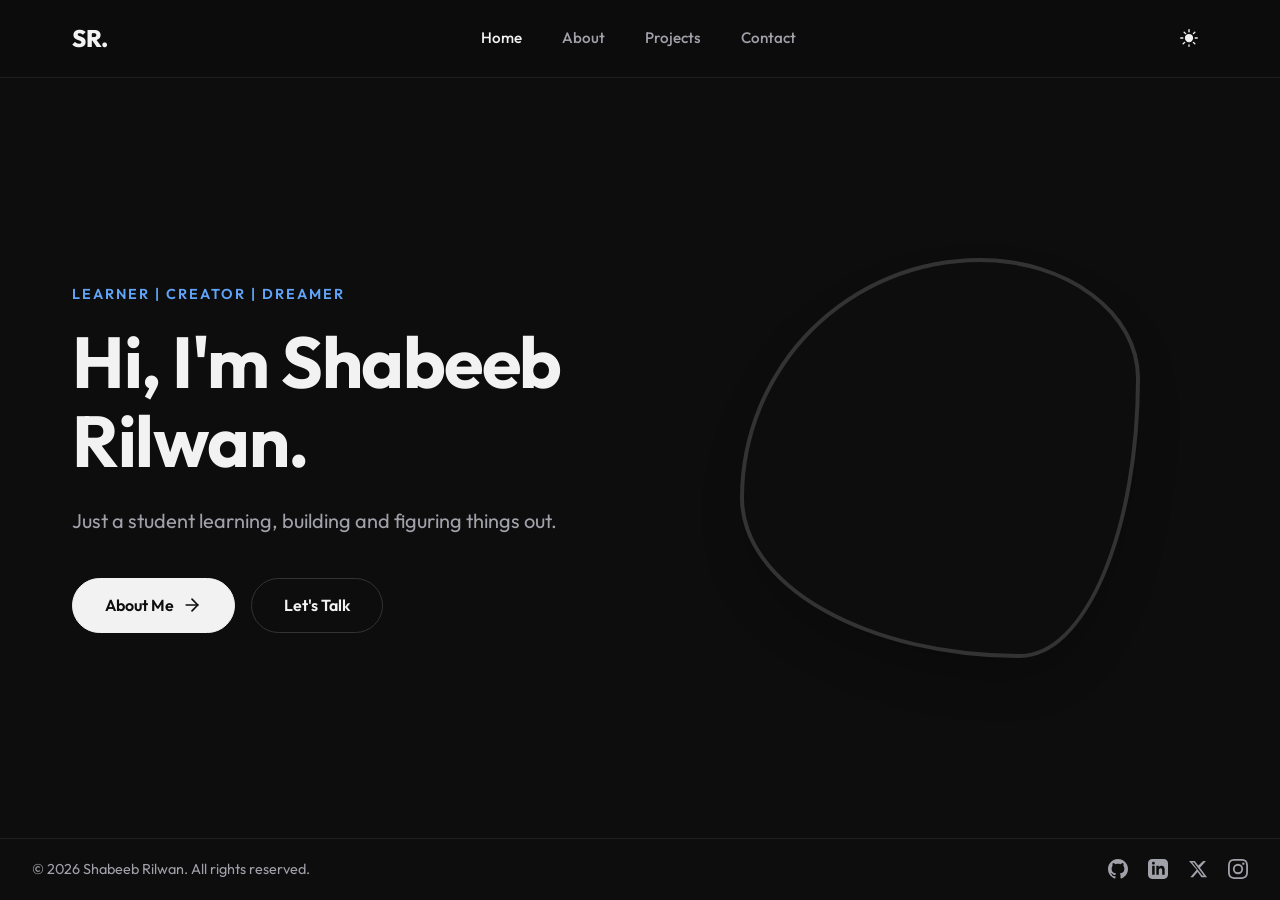
==== index.html @ 3426ed44 "Update index.html" ====
<!doctype html>
<!--created by shabeeb-->
<html lang="en" data-theme="dark">
  <head>
    <meta charset="UTF-8" />
    <meta name="viewport" content="width=device-width, initial-scale=1" />
    <title>Shabeeb Rilwan</title>

    <!-- SEO -->
    <meta name="description" content="shabeeb Rilwan." />
    <meta name="author" content="shabeeb" />
    <meta name="robots" content="index, follow" />
    <link rel="canonical" href="https://your-username.github.io/portfolio/" />

    <!-- Open Graph -->
   
    <!-- Fonts -->
    <link rel="preconnect" href="https://fonts.googleapis.com" />
    <link rel="preconnect" href="https://fonts.gstatic.com" crossorigin />
    <link href="https://fonts.googleapis.com/css2?family=Outfit:wght@300;400;500;600;700;800&display=swap" rel="stylesheet" />

    <!-- Stylesheet -->
    <link rel="stylesheet" href="styles.css" />
  </head>
  <body>
    <nav class="navbar" id="navbar">
      <div class="nav-container">
        <a href="index.html" class="nav-brand">SR.</a>

        <div class="nav-links" id="nav-links">
          <a href="index.html" class="active">Home</a>
          <a href="about.html">About</a>
          <a href="projects.html">Projects</a>
          
          <a href="contact.html">Contact</a>
        </div>

        <div class="nav-controls">
          <button class="theme-toggle" id="theme-toggle" aria-label="Toggle Theme">
            <svg id="theme-icon" xmlns="http://www.w3.org/2000/svg" viewBox="0 0 24 24">
              <path
                d="M12 2.25a.75.75 0 0 1 .75.75v2.25a.75.75 0 0 1-1.5 0V3a.75.75 0 0 1 .75-.75ZM7.5 12a4.5 4.5 0 1 1 9 0 4.5 4.5 0 0 1-9 0ZM18.894 6.166a.75.75 0 0 0-1.06-1.06l-1.591 1.59a.75.75 0 1 0 1.06 1.061l1.591-1.59ZM21.75 12a.75.75 0 0 1-.75.75h-2.25a.75.75 0 0 1 0-1.5H21a.75.75 0 0 1 .75.75ZM17.834 18.894a.75.75 0 0 0 1.06-1.06l-1.59-1.591a.75.75 0 1 0-1.061 1.06l1.59 1.591ZM12 18.75a.75.75 0 0 1 .75.75V21a.75.75 0 0 1-1.5 0v-1.5a.75.75 0 0 1 .75-.75ZM6.166 18.894a.75.75 0 0 1-1.06-1.06l1.59-1.591a.75.75 0 1 1 1.061 1.06l-1.59 1.591ZM2.25 12a.75.75 0 0 1 .75-.75H5.25a.75.75 0 0 1 0 1.5H3a.75.75 0 0 1-.75-.75ZM6.166 6.166a.75.75 0 0 1 1.06-1.06l1.59 1.591a.75.75 0 1 1-1.061 1.06l-1.59-1.591Z"
              />
            </svg>
          </button>

          <button class="mobile-toggle" id="mobile-toggle" aria-label="Toggle Menu">
            <svg xmlns="http://www.w3.org/2000/svg" width="24" height="24" fill="none" viewBox="0 0 24 24" stroke="currentColor" stroke-width="2">
              <path stroke-linecap="round" stroke-linejoin="round" d="M4 6h16M4 12h16m-7 6h7" />
            </svg>
          </button>
        </div>
      </div>
    </nav>

    <main>
      <section class="hero">
        <div class="hero-content">
          <span class="hero-subtitle">Learner | Creator | Dreamer</span>
          <h1 class="hero-title">Hi, I'm Shabeeb Rilwan.</h1>
          <p class="hero-desc">Just a student learning, building and figuring things out.</p>

          <div class="hero-actions">
            <a href="about.html" class="btn-primary">
              About Me
              <svg xmlns="http://www.w3.org/2000/svg" width="20" height="20" viewBox="0 0 24 24" fill="none" stroke="currentColor" stroke-width="2" stroke-linecap="round" stroke-linejoin="round">
                <line x1="5" y1="12" x2="19" y2="12"></line>
                <polyline points="12 5 19 12 12 19"></polyline>
              </svg>
            </a>
            <a href="contact.html" class="btn-secondary">Let's Talk</a>
          </div>
        </div>
        <div class="hero-image-wrapper">
          <img src="assets/images/shabeeb.png" alt="shabeeb Profile" class="hero-image" />
        </div>
      </section>
    </main>

    <footer>
      <div class="footer-left">&copy; <span id="year">2026</span> Shabeeb Rilwan. All rights reserved.</div>
      <div class="socials">
        <a href="https://github.com/your-username" target="_blank" rel="noopener noreferrer" aria-label="GitHub">
          <svg xmlns="http://www.w3.org/2000/svg" width="20" height="20" viewBox="0 0 24 24" fill="currentColor">
            <path
              d="M12 0c-6.626 0-12 5.373-12 12 0 5.302 3.438 9.8 8.207 11.387.599.111.793-.261.793-.577v-2.234c-3.338.726-4.033-1.416-4.033-1.416-.546-1.387-1.333-1.756-1.333-1.756-1.089-.745.083-.729.083-.729 1.205.084 1.839 1.237 1.839 1.237 1.07 1.834 2.807 1.304 3.492.997.107-.775.418-1.305.762-1.604-2.665-.305-5.467-1.334-5.467-5.931 0-1.311.469-2.381 1.236-3.221-.124-.303-.535-1.524.117-3.176 0 0 1.008-.322 3.301 1.23.957-.266 1.983-.399 3.003-.404 1.02.005 2.047.138 3.006.404 2.291-1.552 3.297-1.23 3.297-1.23.653 1.653.242 2.874.118 3.176.77.84 1.235 1.911 1.235 3.221 0 4.609-2.807 5.624-5.479 5.921.43.372.823 1.102.823 2.222v3.293c0 .319.192.694.801.576 4.765-1.589 8.199-6.086 8.199-11.386 0-6.627-5.373-12-12-12z"
            />
          </svg>
        </a>
        <a href="https://www.linkedin.com/in/your-username/" target="_blank" rel="noopener noreferrer" aria-label="LinkedIn">
          <svg xmlns="http://www.w3.org/2000/svg" width="20" height="20" viewBox="0 0 24 24" fill="currentColor"><path d="M19 0h-14c-2.761 0-5 2.239-5 5v14c0 2.761 2.239 5 5 5h14c2.762 0 5-2.239 5-5v-14c0-2.761-2.238-5-5-5zm-11 19h-3v-11h3v11zm-1.5-12.268c-.966 0-1.75-.79-1.75-1.764s.784-1.764 1.75-1.764 1.75.79 1.75 1.764-.783 1.764-1.75 1.764zm13.5 12.268h-3v-5.604c0-3.368-4-3.113-4 0v5.604h-3v-11h3v1.765c1.396-2.586 7-2.777 7 2.476v6.759z" /></svg>
        </a>
        <a href="https://twitter.com/your-username" target="_blank" rel="noopener noreferrer" aria-label="Twitter / X">
          <svg xmlns="http://www.w3.org/2000/svg" width="20" height="20" viewBox="0 0 24 24" fill="currentColor"><path d="M18.244 2.25h3.308l-7.227 8.26 8.502 11.24H16.17l-4.714-6.231-5.401 6.231H2.741l7.73-8.835L1.254 2.25H8.08l4.259 5.622 5.905-5.622Zm-1.161 17.52h1.833L7.084 4.126H5.117z" /></svg>
        </a>
        <a href="https://instagram.com/shabeeb_.x26" target="_blank" rel="noopener noreferrer" aria-label="Instagram">
          <svg xmlns="http://www.w3.org/2000/svg" width="20" height="20" viewBox="0 0 24 24" fill="currentColor">
            <path
              d="M12 2.163c3.204 0 3.584.012 4.85.07 3.252.148 4.771 1.691 4.919 4.919.058 1.265.069 1.645.069 4.849 0 3.205-.012 3.584-.069 4.849-.149 3.225-1.664 4.771-4.919 4.919-1.266.058-1.644.07-4.85.07-3.204 0-3.584-.012-4.849-.07-3.26-.149-4.771-1.699-4.919-4.92-.058-1.265-.07-1.644-.07-4.849 0-3.204.013-3.583.07-4.849.149-3.227 1.664-4.771 4.919-4.919 1.266-.057 1.645-.069 4.849-.069zM12 0C8.741 0 8.333.014 7.053.072 2.695.272.273 2.69.073 7.052.014 8.333 0 8.741 0 12c0 3.259.014 3.668.072 4.948.2 4.358 2.618 6.78 6.98 6.98C8.333 23.986 8.741 24 12 24c3.259 0 3.668-.014 4.948-.072 4.354-.2 6.782-2.618 6.979-6.98.059-1.28.073-1.689.073-4.948 0-3.259-.014-3.667-.072-4.947-.196-4.354-2.617-6.78-6.979-6.98C15.668.014 15.259 0 12 0zm0 5.838a6.162 6.162 0 1 0 0 12.324 6.162 6.162 0 0 0 0-12.324zM12 16a4 4 0 1 1 0-8 4 4 0 0 1 0 8zm6.406-11.845a1.44 1.44 0 1 0 0 2.881 1.44 1.44 0 0 0 0-2.881z"
            />
          </svg>
        </a>
      </div>
    </footer>

    <script src="assets/js/scripts.js"></script>
  </body>
</html>
---- styles.css ----
:root {
  /* Light Theme */
  --bg-color: #fcfcfc;
  --text-main: #1a1a1a;
  --text-muted: #666666;
  --accent: #2563eb;
  --nav-bg: rgba(252, 252, 252, 0.85);
  --nav-border: rgba(0, 0, 0, 0.08);
  --card-bg: #fff;
  --btn-bg: #1a1a1a;
  --btn-text: #ffffff;
  --btn-hover: #333333;
  --btn-sec-bg: transparent;
  --btn-sec-text: #1a1a1a;
  --btn-sec-border: #e5e5e5;
  --btn-sec-hover: #f5f5f5;
}

[data-theme="dark"] {
  /* Dark Theme */
  --bg-color: #0d0d0d;
  --text-main: #f2f2f2;
  --text-muted: #a1a1aa;
  --accent: #60a5fa;
  --nav-bg: rgba(13, 13, 13, 0.85);
  --nav-border: rgba(255, 255, 255, 0.08);
  --card-bg: #161616;
  --btn-bg: #f2f2f2;
  --btn-text: #0d0d0d;
  --btn-hover: #d4d4d4;
  --btn-sec-bg: transparent;
  --btn-sec-text: #f2f2f2;
  --btn-sec-border: #333333;
  --btn-sec-hover: #1a1a1a;
}

* {
  margin: 0;
  padding: 0;
  box-sizing: border-box;
}

body {
  font-family: "Outfit", sans-serif;
  background-color: var(--bg-color);
  color: var(--text-main);
  line-height: 1.6;
  transition:
    background-color 0.4s ease,
    color 0.4s ease;
  min-height: 100vh;
  display: flex;
  flex-direction: column;
}

::selection {
  background: var(--accent);
  color: #fff;
}

/* Navigation */
.navbar {
  position: sticky;
  top: 0;
  width: 100%;
  background: var(--nav-bg);
  backdrop-filter: blur(12px);
  -webkit-backdrop-filter: blur(12px);
  border-bottom: 1px solid var(--nav-border);
  z-index: 1000;
  transition:
    background 0.4s ease,
    border-color 0.4s ease,
    padding 0.3s ease;
}

.nav-container {
  width: 100%;
  max-width: 1200px;
  margin: 0 auto;
  padding: 1.2rem 2rem;
  display: flex;
  justify-content: space-between;
  align-items: center;
}

.nav-brand {
  font-size: 1.5rem;
  font-weight: 800;
  letter-spacing: -0.5px;
  text-decoration: none;
  color: var(--text-main);
}

.nav-links {
  display: flex;
  gap: 2.5rem;
  align-items: center;
}

.nav-links a {
  text-decoration: none;
  color: var(--text-muted);
  font-weight: 500;
  font-size: 0.95rem;
  transition: color 0.3s ease;
  position: relative;
}

.nav-links a:hover,
.nav-links a.active {
  color: var(--text-main);
}

.nav-controls {
  display: flex;
  align-items: center;
  gap: 1rem;
}

/* Theme Toggle */
.theme-toggle {
  background: none;
  border: none;
  color: var(--text-main);
  cursor: pointer;
  display: flex;
  align-items: center;
  justify-content: center;
  padding: 0.5rem;
  border-radius: 50%;
  transition:
    background-color 0.3s ease,
    transform 0.3s ease;
}

.theme-toggle:hover {
  background-color: var(--nav-border);
  transform: scale(1.05);
}

.theme-toggle svg {
  width: 22px;
  height: 22px;
  fill: currentColor;
}

.mobile-toggle {
  display: none;
  background: none;
  border: none;
  color: var(--text-main);
  cursor: pointer;
  padding: 0.5rem;
}

/* Main Content (Hero) */
main {
  flex: 1;
  display: flex;
  align-items: center;
  justify-content: center;
}

.hero {
  max-width: 1200px;
  padding: 1.2rem 2rem;
  width: 100%;
  display: flex;
  align-items: center;
  justify-content: space-between;
  gap: 4rem;
  text-align: left;
  animation: fadeUp 1s cubic-bezier(0.16, 1, 0.3, 1) forwards;
  opacity: 0;
  transform: translateY(30px);
}

.hero-content {
  flex: 1;
  max-width: 600px;
}

.hero-image-wrapper {
  flex: 1;
  display: flex;
  justify-content: center;
  align-items: center;
  position: relative;
}

.hero-image {
  width: 100%;
  max-width: 400px;
  height: 400px;
  object-fit: cover;
  border-radius: 60% 40% 30% 70% / 60% 30% 70% 40%;
  box-shadow: 0 25px 50px -12px rgba(0, 0, 0, 0.25);
  border: 4px solid var(--btn-sec-border);
  animation: blob-morph 12s ease-in-out infinite;
  transition:
    transform 0.4s ease,
    border-color 0.4s ease;
}

.hero-image:hover {
  transform: translateY(-10px) scale(1.02);
  border-color: var(--accent);
}

@keyframes blob-morph {
  0%,
  100% {
    border-radius: 60% 40% 30% 70% / 60% 30% 70% 40%;
  }
  33% {
    border-radius: 30% 60% 70% 40% / 50% 60% 30% 60%;
  }
  66% {
    border-radius: 73% 27% 41% 59% / 40% 58% 42% 50%;
  }
}

.hero-subtitle {
  font-size: 0.9rem;
  font-weight: 600;
  color: var(--accent);
  margin-bottom: 1rem;
  letter-spacing: 2px;
  text-transform: uppercase;
  display: block;
}

.hero-title {
  font-size: 4.5rem;
  font-weight: 700;
  line-height: 1.1;
  margin-bottom: 1.5rem;
  letter-spacing: -1.5px;
  color: var(--text-main);
}

.hero-desc {
  font-size: 1.25rem;
  color: var(--text-muted);
  max-width: 650px;
  margin-bottom: 2.5rem;
  line-height: 1.7;
}

.hero-actions {
  display: flex;
  gap: 1rem;
  align-items: center;
}

.btn-primary,
.btn-secondary {
  display: inline-flex;
  align-items: center;
  gap: 0.5rem;
  cursor: pointer;
  padding: 0.85rem 2rem;
  border-radius: 50px;
  text-decoration: none;
  font-weight: 600;
  font-size: 1rem;
  transition: all 0.3s ease;
}

.btn-primary {
  background-color: var(--btn-bg);
  color: var(--btn-text);
  border: 1px solid var(--btn-bg);
}

.btn-primary:hover {
  background-color: var(--btn-hover);
  border-color: var(--btn-hover);
  transform: translateY(-2px);
  box-shadow: 0 10px 20px rgba(0, 0, 0, 0.1);
}

.btn-primary svg {
  transition: transform 0.3s ease;
}

.btn-primary:hover svg {
  transform: translateX(5px);
}

.btn-secondary {
  background-color: var(--btn-sec-bg);
  color: var(--btn-sec-text);
  border: 1px solid var(--btn-sec-border);
}

.btn-secondary:hover {
  background-color: var(--btn-sec-hover);
  border-color: var(--text-muted);
  transform: translateY(-2px);
}

/* Footer */
footer {
  padding: 1.2rem 2rem;
  display: flex;
  justify-content: space-between;
  align-items: center;
  border-top: 1px solid var(--nav-border);
  font-size: 0.9rem;
  color: var(--text-muted);
}

.socials {
  display: flex;
  gap: 1.25rem;
}

.socials a {
  color: var(--text-muted);
  transition:
    color 0.3s ease,
    transform 0.3s ease;
  display: flex;
}

.socials a:hover {
  color: var(--text-main);
  transform: translateY(-2px);
}

/* Page Shared Layout */
.page-main {
  padding: 1rem 0;
}

.page-container {
  max-width: 1200px;
  width: 100%;
  margin: 0 auto;
  padding: 1.2rem 2rem;
  animation: fadeUp 1s cubic-bezier(0.16, 1, 0.3, 1) forwards;
  opacity: 0;
  transform: translateY(30px);
}

.page-title {
  font-size: 3.5rem;
  font-weight: 800;
  margin-bottom: 3rem;
  letter-spacing: -1px;
}

.section-heading {
  font-size: 1.8rem;
  font-weight: 700;
  margin-bottom: 1rem;
  color: var(--text-main);
  position: relative;
  display: inline-block;
}

.section-heading.mt-2 {
  margin-top: 2rem;
}

.section-text {
  font-size: 1.1rem;
  color: var(--text-muted);
  margin-bottom: 1.5rem;
  line-height: 1.7;
}

.text-link {
  color: var(--accent);
  text-decoration: none;
  font-weight: 500;
  transition: color 0.3s ease;
}

.text-link:hover {
  color: var(--text-main);
  text-decoration: underline;
}

/* About Page Specific Layout */
.about-grid {
  display: flex;
  gap: 4rem;
  align-items: flex-start;
}

.about-image-col {
  flex: 0 0 35%;
  position: sticky;
  top: 8rem;
}

.about-text-col {
  flex: 1;
}

.image-stack {
  position: relative;
  width: 100%;
  aspect-ratio: 3/4;
}

.stack-img {
  width: 100%;
  height: 100%;
  object-fit: cover;
  border-radius: 20px;
  box-shadow: 0 10px 30px rgba(0, 0, 0, 0.1);
  border: 4px solid var(--btn-sec-border);
  transition: transform 0.3s ease;
}

.stack-img:hover {
  transform: scale(1.02);
}

.experience-list {
  display: flex;
  flex-direction: column;
  gap: 1.5rem;
  margin-top: 1rem;
  margin-bottom: 2rem;
}

.exp-item {
  display: flex;
  gap: 1.5rem;
  padding: 1.5rem;
  background-color: var(--nav-bg);
  border: 1px solid var(--nav-border);
  border-radius: 12px;
  transition:
    transform 0.3s ease,
    box-shadow 0.3s ease;
}

.exp-item:hover {
  transform: translateY(-3px);
  box-shadow: 0 5px 15px rgba(0, 0, 0, 0.05);
  border-color: var(--nav-border);
}

.exp-year {
  font-weight: 700;
  color: var(--accent);
  font-size: 0.9rem;
  white-space: nowrap;
}

.exp-details h3 {
  font-size: 1.2rem;
  font-weight: 600;
  margin-bottom: 0.2rem;
  margin-top: -0.3rem;
  color: var(--text-main);
}

.exp-details p {
  color: var(--text-muted);
  font-size: 0.95rem;
}

/* Projects Page Layout */
.projects-grid {
  display: grid;
  grid-template-columns: repeat(auto-fill, minmax(300px, 1fr));
  gap: 2.5rem;
  margin-top: 1rem;
}

.project-card {
  background: var(--card-bg);
  border: 1px solid var(--nav-border);
  border-radius: 20px;
  overflow: hidden;
  display: flex;
  flex-direction: column;
  box-shadow: 0 3px 6px rgba(0, 0, 0, 0.05);
  transition:
    transform 0.4s ease,
    box-shadow 0.4s ease,
    border-color 0.4s ease;
}

.project-card:hover {
  transform: translateY(-8px);
  box-shadow: 0 15px 35px rgba(0, 0, 0, 0.1);
  border-color: var(--accent);
}

.project-img-wrapper {
  position: relative;
  width: 100%;
  aspect-ratio: 16/10;
  overflow: hidden;
}

.project-img {
  width: 100%;
  height: 100%;
  object-fit: cover;
  transition: transform 0.6s ease;
}

.project-card:hover .project-img {
  transform: scale(1.05);
}

.project-overlay {
  position: absolute;
  top: 0;
  left: 0;
  width: 100%;
  height: 100%;
  background: rgba(0, 0, 0, 0.65);
  display: flex;
  align-items: center;
  justify-content: center;
  opacity: 0;
  transition: opacity 0.3s ease;
  backdrop-filter: blur(2px);
  -webkit-backdrop-filter: blur(2px);
}

.project-card:hover .project-overlay {
  opacity: 1;
}

.overlay-btn {
  background: var(--bg-color);
  color: var(--text-main);
  padding: 0.75rem 1.5rem;
  border-radius: 30px;
  font-weight: 600;
  display: flex;
  align-items: center;
  gap: 0.5rem;
  transform: translateY(20px);
  transition:
    transform 0.3s ease,
    background 0.3s ease,
    color 0.3s ease;
  text-decoration: none;
}

.project-card:hover .overlay-btn {
  transform: translateY(0);
}

.overlay-btn:hover {
  background: var(--accent);
  color: #fff;
}

.project-status-overlay {
  background: rgba(0, 0, 0, 0.5);
  color: #fff;
  padding: 0.75rem 1.5rem;
  border-radius: 30px;
  font-weight: 600;
  transform: translateY(20px);
  transition: transform 0.3s ease;
  display: inline-block;
}

.project-card:hover .project-status-overlay {
  transform: translateY(0);
}

.project-info {
  padding: 1.5rem;
  display: flex;
  flex-direction: column;
  flex: 1;
}

.project-title {
  font-size: 1.4rem;
  font-weight: 700;
  margin-bottom: 0.8rem;
  color: var(--text-main);
  line-height: 1.3;
}

.project-desc {
  font-size: 1rem;
  color: var(--text-muted);
  margin-bottom: 1.5rem;
  flex: 1;
}

.project-tags {
  display: flex;
  flex-wrap: wrap;
  gap: 0.5rem;
  margin-top: auto;
}

.tag {
  background: var(--btn-sec-border);
  border: 1px solid var(--nav-border);
  padding: 0.25rem 0.75rem;
  border-radius: 20px;
  font-size: 0.8rem;
  font-weight: 500;
  color: var(--text-main);
}

/* Carousel */
.carousel {
  position: relative;
  width: 100%;
  max-width: 500px;
  height: 300px;
  border-radius: 16px;
  overflow: hidden;
  box-shadow: 0 10px 30px rgba(0, 0, 0, 0.1);
  margin-bottom: 2rem;
  border: 1px solid var(--nav-border);
}

.carousel-slides {
  position: relative;
  width: 100%;
  height: 100%;
}

.carousel-slide {
  position: absolute;
  inset: 0;
  width: 100%;
  height: 100%;
  object-fit: cover;
  opacity: 0;
  transition: opacity 0.5s ease;
  pointer-events: none;
}

.carousel-slide.active {
  opacity: 1;
  pointer-events: auto;
}

.carousel-controls {
  position: absolute;
  bottom: 20px;
  left: 50%;
  transform: translateX(-50%);
  display: flex;
  gap: 5px;
  z-index: 10;
  background: rgba(0, 0, 0, 0.5);
  padding: 5px;
  border-radius: 50px;
  backdrop-filter: blur(10px);
}

.carousel-btn {
  background: none;
  border: none;
  color: white;
  cursor: pointer;
  display: flex;
  align-items: center;
  justify-content: center;
  width: 30px;
  height: 30px;
  border-radius: 50%;
  transition: all 0.3s ease;
}

.carousel-btn:hover {
  background: rgba(255, 255, 255, 0.2);
}

/* Resume Layout */
.resume-container {
  width: 100%;
  aspect-ratio: 8.5/11;
  max-width: 800px;
  background: var(--nav-bg);
  border: 1px solid var(--nav-border);
  border-radius: 20px;
  overflow: hidden;
  margin: 0 auto 1.5rem;
  box-shadow: 0 15px 35px rgba(0, 0, 0, 0.1);
}

.resume-frame {
  width: 100%;
  height: 100%;
  border: none;
}

.updated-note {
  font-size: 0.9rem;
  color: var(--text-muted);
}

/* Contact Layout */
.contact-page .page-title {
  margin-bottom: 0;
}

.contact-page .section-text {
  margin-bottom: 3rem;
}

.contact-grid {
  display: grid;
  grid-template-columns: 1fr 1fr;
  gap: 4rem;
  align-items: flex-start;
}

.contact-info {
  display: flex;
  flex-direction: column;
}

.info-items {
  display: flex;
  flex-direction: column;
  gap: 1.5rem;
}

.info-item {
  display: flex;
  align-items: center;
  gap: 1.5rem;
  padding: 1.5rem;
  background: var(--nav-bg);
  border: 1px solid var(--nav-border);
  border-radius: 16px;
  text-decoration: none;
  transition:
    transform 0.3s cubic-bezier(0.16, 1, 0.3, 1),
    box-shadow 0.3s ease,
    border-color 0.3s ease;
}

.text-link-card.info-item:hover {
  transform: translateY(-5px);
  box-shadow: 0 15px 35px rgba(0, 0, 0, 0.1);
  border-color: var(--accent);
}

.text-link-card.info-item:hover .info-icon {
  background: var(--accent);
  color: #fff;
}

.info-icon {
  width: 55px;
  height: 55px;
  border-radius: 50%;
  background: var(--btn-sec-border);
  display: flex;
  align-items: center;
  justify-content: center;
  color: var(--accent);
  flex-shrink: 0;
  transition:
    background 0.3s ease,
    color 0.3s ease;
}

.info-details h3 {
  font-size: 1.1rem;
  font-weight: 700;
  margin-bottom: 0.2rem;
  color: var(--text-main);
}

.info-details p {
  color: var(--text-muted);
  font-size: 0.95rem;
}

.contact-card {
  background: var(--card-bg);
  border: 1px solid var(--nav-border);
  border-radius: 20px;
  padding: 2.5rem;
  box-shadow: 0 10px 30px rgba(0, 0, 0, 0.05);
  text-align: left;
}

.form-group {
  margin-bottom: 1.5rem;
}

.form-group label {
  display: block;
  margin-bottom: 0.5rem;
  font-weight: 600;
  color: var(--text-main);
}

.form-control {
  width: 100%;
  padding: 1rem;
  border-radius: 12px;
  border: 1px solid var(--nav-border);
  background: var(--bg-color);
  color: var(--text-main);
  font-family: inherit;
  font-size: 1rem;
  transition:
    border-color 0.3s ease,
    box-shadow 0.3s ease;
}

.form-control:focus {
  outline: none;
  border-color: var(--accent);
  box-shadow: 0 0 0 3px rgba(37, 99, 235, 0.1);
}

.w-100 {
  width: 100%;
  justify-content: center;
}

.form-status {
  margin-top: 1rem;
  text-align: center;
  font-size: 0.95rem;
  font-weight: 500;
}

.form-status.success {
  color: #10b981;
}

.form-status.error {
  color: #ef4444;
}

/* Animations */
@keyframes fadeUp {
  to {
    opacity: 1;
    transform: translateY(0);
  }
}

/* Responsive */
@media (max-width: 992px) {
  .hero {
    flex-direction: column-reverse;
    text-align: center;
    gap: 3rem;
    padding-block: 4rem;
  }

  .hero-content {
    display: flex;
    flex-direction: column;
    align-items: center;
  }

  .hero-actions {
    align-items: center;
  }

  .contact-grid {
    grid-template-columns: 1fr;
    gap: 2.5rem;
  }
}

@media (max-width: 768px) {
  .navbar .nav-container {
    padding: 1rem 5%;
  }

  .nav-links {
    display: flex;
    position: fixed;
    top: 0;
    left: 0;
    width: 100%;
    height: 100vh;
    background: rgba(252, 252, 252, 1);
    flex-direction: column;
    justify-content: center;
    align-items: center;
    padding: 0;
    border: none;
    gap: 2.5rem;
    opacity: 0;
    pointer-events: none;
    transition: opacity 0.4s ease;
    z-index: 900;
  }

  [data-theme="dark"] .nav-links {
    background: rgba(13, 13, 13, 1);
  }

  .nav-links.active {
    opacity: 1;
    pointer-events: auto;
  }

  .nav-links a {
    font-size: 2rem;
    font-weight: 700;
    font-family: inherit;
    color: var(--text-muted);
    transition:
      color 0.3s ease,
      transform 0.3s ease;
  }

  .nav-links a:hover,
  .nav-links a.active {
    color: var(--text-main);
    transform: translateX(10px);
  }

  .mobile-toggle {
    display: block;
    z-index: 999;
  }

  .hero-title {
    font-size: 3rem;
  }

  .hero-desc {
    font-size: 1.1rem;
  }

  .hero-actions {
    flex-direction: column;
    align-items: center;
  }

  .hero-image {
    max-width: 250px;
    height: 250px;
  }

  footer {
    flex-direction: column-reverse;
    gap: 1.5rem;
    text-align: center;
  }

  .about-grid {
    flex-direction: column;
    gap: 2rem;
  }

  .about-image-col {
    position: static;
    max-width: 400px;
    margin: 0 auto;
  }

  .exp-item {
    flex-direction: column;
    gap: 0.5rem;
  }

  .projects-grid {
    grid-template-columns: 1fr;
    gap: 1.5rem;
  }
}
.Hire{
  text-decoration: none;
  color: #fff;
}
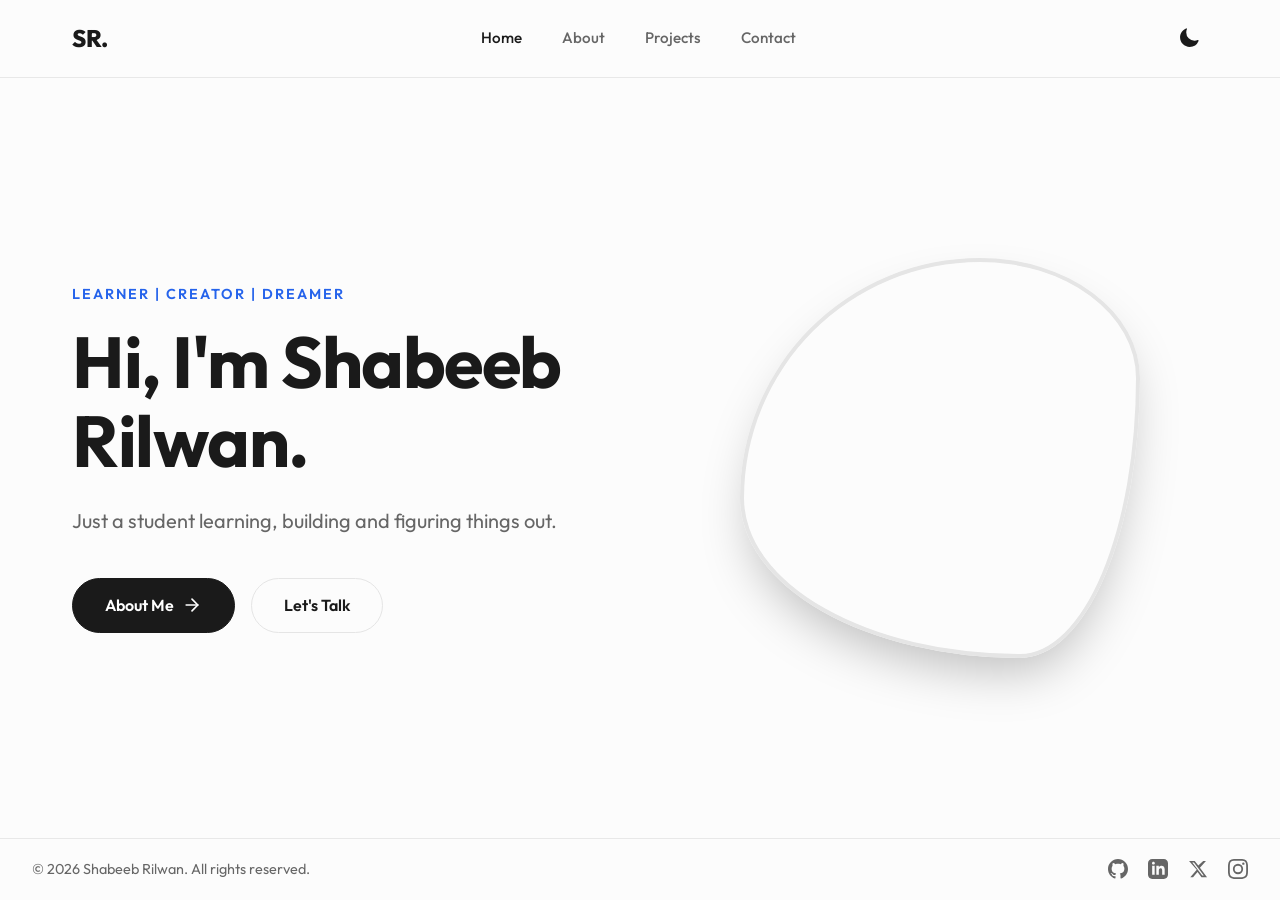
==== commit 5bbbb4a7: "Update index.html" ====
--- a/index.html
+++ b/index.html
@@ -103,6 +103,6 @@
       </div>
     </footer>
 
-    <script src="assets/js/scripts.js"></script>
+    <script src="scripts.js"></script>
   </body>
 </html>
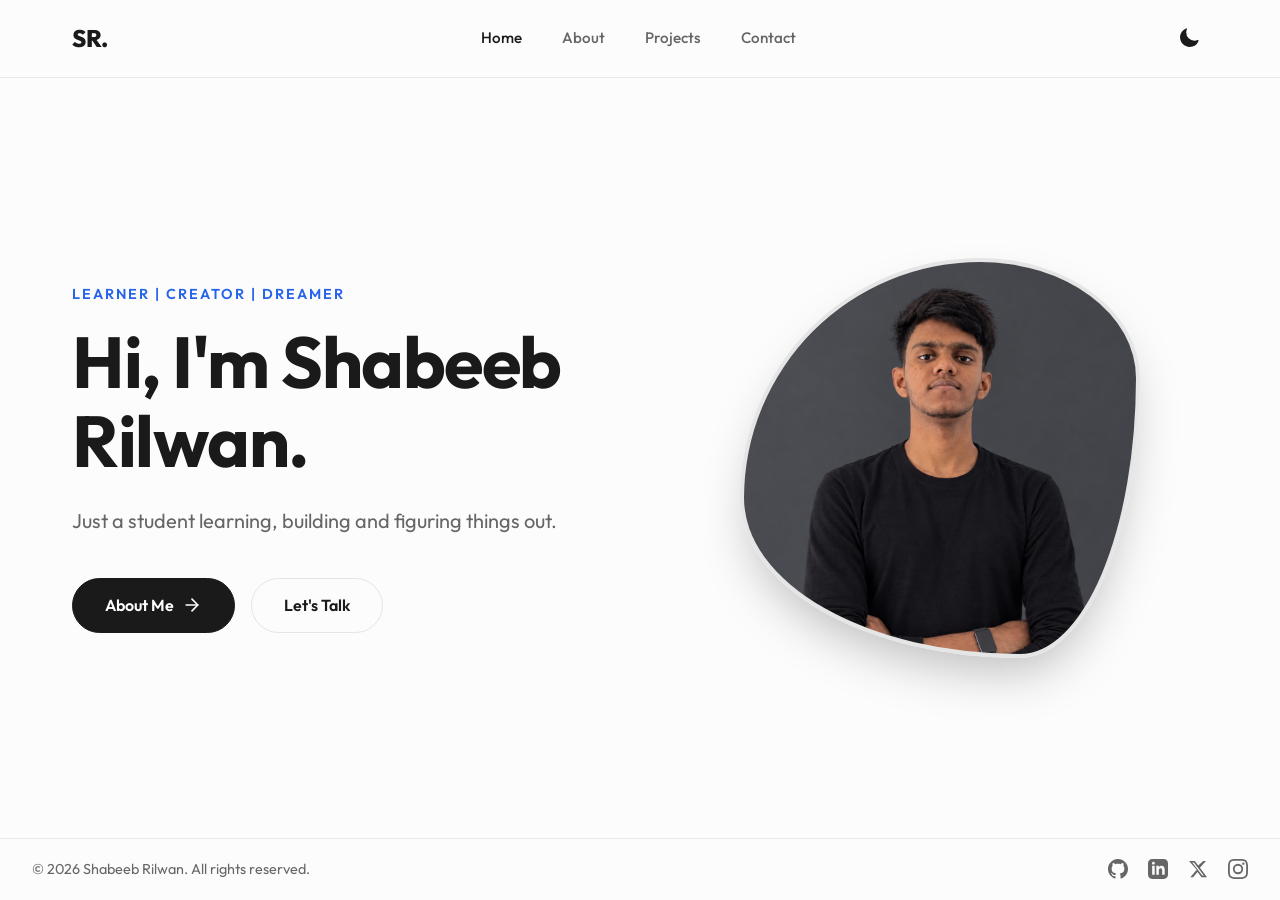
==== commit de8f6878: "Update index.html" ====
--- a/index.html
+++ b/index.html
@@ -72,7 +72,7 @@
           </div>
         </div>
         <div class="hero-image-wrapper">
-          <img src="assets/images/shabeeb.png" alt="shabeeb Profile" class="hero-image" />
+          <img src="shabeeb.png" alt="shabeeb Profile" class="hero-image" />
         </div>
       </section>
     </main>
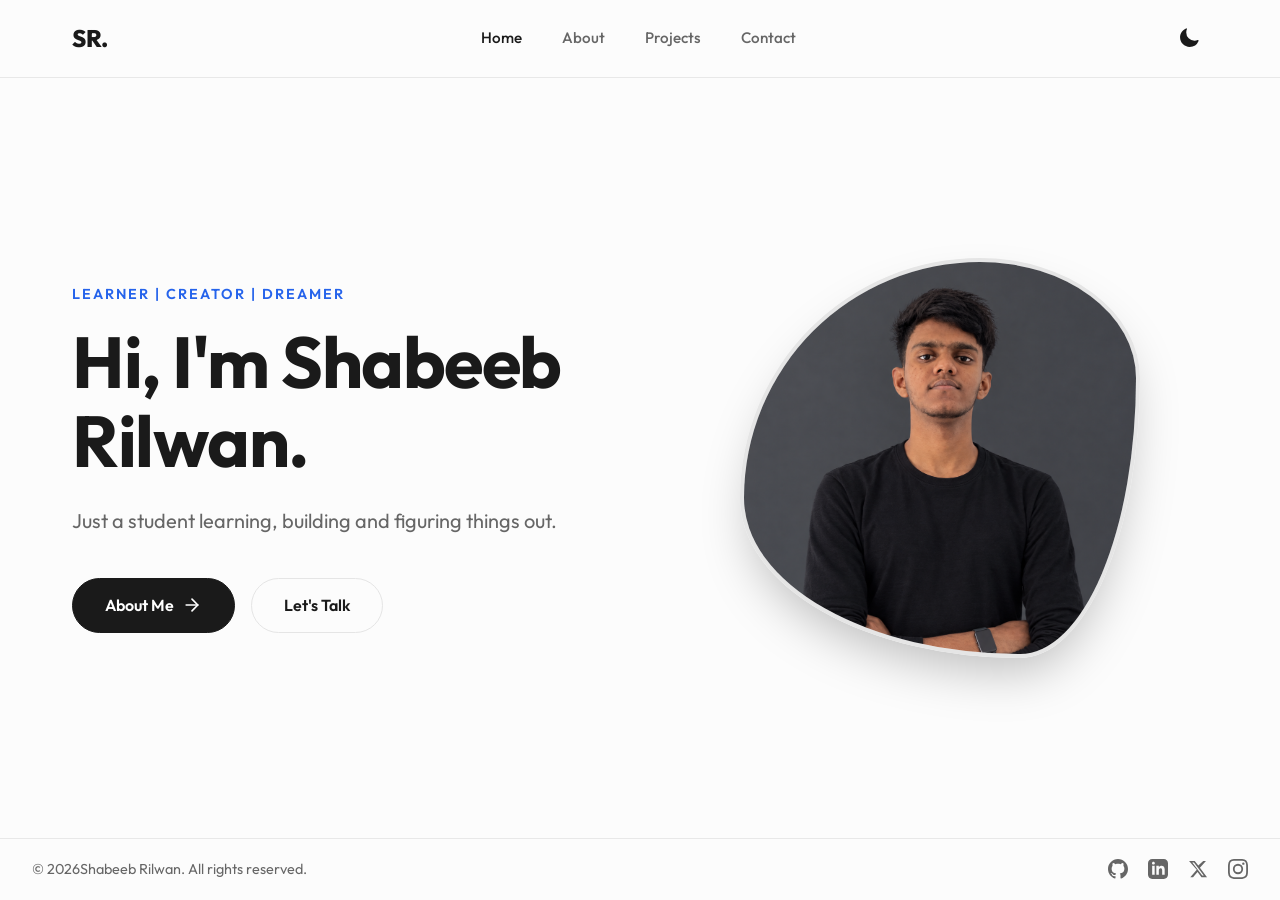
==== commit 2055a69e: "Update index.html" ====
--- a/index.html
+++ b/index.html
@@ -1,108 +1 @@
-<!doctype html>
-<!--created by shabeeb-->
-<html lang="en" data-theme="dark">
-  <head>
-    <meta charset="UTF-8" />
-    <meta name="viewport" content="width=device-width, initial-scale=1" />
-    <title>Shabeeb Rilwan</title>
-
-    <!-- SEO -->
-    <meta name="description" content="shabeeb Rilwan." />
-    <meta name="author" content="shabeeb" />
-    <meta name="robots" content="index, follow" />
-    <link rel="canonical" href="https://your-username.github.io/portfolio/" />
-
-    <!-- Open Graph -->
-   
-    <!-- Fonts -->
-    <link rel="preconnect" href="https://fonts.googleapis.com" />
-    <link rel="preconnect" href="https://fonts.gstatic.com" crossorigin />
-    <link href="https://fonts.googleapis.com/css2?family=Outfit:wght@300;400;500;600;700;800&display=swap" rel="stylesheet" />
-
-    <!-- Stylesheet -->
-    <link rel="stylesheet" href="styles.css" />
-  </head>
-  <body>
-    <nav class="navbar" id="navbar">
-      <div class="nav-container">
-        <a href="index.html" class="nav-brand">SR.</a>
-
-        <div class="nav-links" id="nav-links">
-          <a href="index.html" class="active">Home</a>
-          <a href="about.html">About</a>
-          <a href="projects.html">Projects</a>
-          
-          <a href="contact.html">Contact</a>
-        </div>
-
-        <div class="nav-controls">
-          <button class="theme-toggle" id="theme-toggle" aria-label="Toggle Theme">
-            <svg id="theme-icon" xmlns="http://www.w3.org/2000/svg" viewBox="0 0 24 24">
-              <path
-                d="M12 2.25a.75.75 0 0 1 .75.75v2.25a.75.75 0 0 1-1.5 0V3a.75.75 0 0 1 .75-.75ZM7.5 12a4.5 4.5 0 1 1 9 0 4.5 4.5 0 0 1-9 0ZM18.894 6.166a.75.75 0 0 0-1.06-1.06l-1.591 1.59a.75.75 0 1 0 1.06 1.061l1.591-1.59ZM21.75 12a.75.75 0 0 1-.75.75h-2.25a.75.75 0 0 1 0-1.5H21a.75.75 0 0 1 .75.75ZM17.834 18.894a.75.75 0 0 0 1.06-1.06l-1.59-1.591a.75.75 0 1 0-1.061 1.06l1.59 1.591ZM12 18.75a.75.75 0 0 1 .75.75V21a.75.75 0 0 1-1.5 0v-1.5a.75.75 0 0 1 .75-.75ZM6.166 18.894a.75.75 0 0 1-1.06-1.06l1.59-1.591a.75.75 0 1 1 1.061 1.06l-1.59 1.591ZM2.25 12a.75.75 0 0 1 .75-.75H5.25a.75.75 0 0 1 0 1.5H3a.75.75 0 0 1-.75-.75ZM6.166 6.166a.75.75 0 0 1 1.06-1.06l1.59 1.591a.75.75 0 1 1-1.061 1.06l-1.59-1.591Z"
-              />
-            </svg>
-          </button>
-
-          <button class="mobile-toggle" id="mobile-toggle" aria-label="Toggle Menu">
-            <svg xmlns="http://www.w3.org/2000/svg" width="24" height="24" fill="none" viewBox="0 0 24 24" stroke="currentColor" stroke-width="2">
-              <path stroke-linecap="round" stroke-linejoin="round" d="M4 6h16M4 12h16m-7 6h7" />
-            </svg>
-          </button>
-        </div>
-      </div>
-    </nav>
-
-    <main>
-      <section class="hero">
-        <div class="hero-content">
-          <span class="hero-subtitle">Learner | Creator | Dreamer</span>
-          <h1 class="hero-title">Hi, I'm Shabeeb Rilwan.</h1>
-          <p class="hero-desc">Just a student learning, building and figuring things out.</p>
-
-          <div class="hero-actions">
-            <a href="about.html" class="btn-primary">
-              About Me
-              <svg xmlns="http://www.w3.org/2000/svg" width="20" height="20" viewBox="0 0 24 24" fill="none" stroke="currentColor" stroke-width="2" stroke-linecap="round" stroke-linejoin="round">
-                <line x1="5" y1="12" x2="19" y2="12"></line>
-                <polyline points="12 5 19 12 12 19"></polyline>
-              </svg>
-            </a>
-            <a href="contact.html" class="btn-secondary">Let's Talk</a>
-          </div>
-        </div>
-        <div class="hero-image-wrapper">
-          <img src="shabeeb.png" alt="shabeeb Profile" class="hero-image" />
-        </div>
-      </section>
-    </main>
-
-    <footer>
-      <div class="footer-left">&copy; <span id="year">2026</span> Shabeeb Rilwan. All rights reserved.</div>
-      <div class="socials">
-        <a href="https://github.com/your-username" target="_blank" rel="noopener noreferrer" aria-label="GitHub">
-          <svg xmlns="http://www.w3.org/2000/svg" width="20" height="20" viewBox="0 0 24 24" fill="currentColor">
-            <path
-              d="M12 0c-6.626 0-12 5.373-12 12 0 5.302 3.438 9.8 8.207 11.387.599.111.793-.261.793-.577v-2.234c-3.338.726-4.033-1.416-4.033-1.416-.546-1.387-1.333-1.756-1.333-1.756-1.089-.745.083-.729.083-.729 1.205.084 1.839 1.237 1.839 1.237 1.07 1.834 2.807 1.304 3.492.997.107-.775.418-1.305.762-1.604-2.665-.305-5.467-1.334-5.467-5.931 0-1.311.469-2.381 1.236-3.221-.124-.303-.535-1.524.117-3.176 0 0 1.008-.322 3.301 1.23.957-.266 1.983-.399 3.003-.404 1.02.005 2.047.138 3.006.404 2.291-1.552 3.297-1.23 3.297-1.23.653 1.653.242 2.874.118 3.176.77.84 1.235 1.911 1.235 3.221 0 4.609-2.807 5.624-5.479 5.921.43.372.823 1.102.823 2.222v3.293c0 .319.192.694.801.576 4.765-1.589 8.199-6.086 8.199-11.386 0-6.627-5.373-12-12-12z"
-            />
-          </svg>
-        </a>
-        <a href="https://www.linkedin.com/in/your-username/" target="_blank" rel="noopener noreferrer" aria-label="LinkedIn">
-          <svg xmlns="http://www.w3.org/2000/svg" width="20" height="20" viewBox="0 0 24 24" fill="currentColor"><path d="M19 0h-14c-2.761 0-5 2.239-5 5v14c0 2.761 2.239 5 5 5h14c2.762 0 5-2.239 5-5v-14c0-2.761-2.238-5-5-5zm-11 19h-3v-11h3v11zm-1.5-12.268c-.966 0-1.75-.79-1.75-1.764s.784-1.764 1.75-1.764 1.75.79 1.75 1.764-.783 1.764-1.75 1.764zm13.5 12.268h-3v-5.604c0-3.368-4-3.113-4 0v5.604h-3v-11h3v1.765c1.396-2.586 7-2.777 7 2.476v6.759z" /></svg>
-        </a>
-        <a href="https://twitter.com/your-username" target="_blank" rel="noopener noreferrer" aria-label="Twitter / X">
-          <svg xmlns="http://www.w3.org/2000/svg" width="20" height="20" viewBox="0 0 24 24" fill="currentColor"><path d="M18.244 2.25h3.308l-7.227 8.26 8.502 11.24H16.17l-4.714-6.231-5.401 6.231H2.741l7.73-8.835L1.254 2.25H8.08l4.259 5.622 5.905-5.622Zm-1.161 17.52h1.833L7.084 4.126H5.117z" /></svg>
-        </a>
-        <a href="https://instagram.com/shabeeb_.x26" target="_blank" rel="noopener noreferrer" aria-label="Instagram">
-          <svg xmlns="http://www.w3.org/2000/svg" width="20" height="20" viewBox="0 0 24 24" fill="currentColor">
-            <path
-              d="M12 2.163c3.204 0 3.584.012 4.85.07 3.252.148 4.771 1.691 4.919 4.919.058 1.265.069 1.645.069 4.849 0 3.205-.012 3.584-.069 4.849-.149 3.225-1.664 4.771-4.919 4.919-1.266.058-1.644.07-4.85.07-3.204 0-3.584-.012-4.849-.07-3.26-.149-4.771-1.699-4.919-4.92-.058-1.265-.07-1.644-.07-4.849 0-3.204.013-3.583.07-4.849.149-3.227 1.664-4.771 4.919-4.919 1.266-.057 1.645-.069 4.849-.069zM12 0C8.741 0 8.333.014 7.053.072 2.695.272.273 2.69.073 7.052.014 8.333 0 8.741 0 12c0 3.259.014 3.668.072 4.948.2 4.358 2.618 6.78 6.98 6.98C8.333 23.986 8.741 24 12 24c3.259 0 3.668-.014 4.948-.072 4.354-.2 6.782-2.618 6.979-6.98.059-1.28.073-1.689.073-4.948 0-3.259-.014-3.667-.072-4.947-.196-4.354-2.617-6.78-6.979-6.98C15.668.014 15.259 0 12 0zm0 5.838a6.162 6.162 0 1 0 0 12.324 6.162 6.162 0 0 0 0-12.324zM12 16a4 4 0 1 1 0-8 4 4 0 0 1 0 8zm6.406-11.845a1.44 1.44 0 1 0 0 2.881 1.44 1.44 0 0 0 0-2.881z"
-            />
-          </svg>
-        </a>
-      </div>
-    </footer>
-
-    <script src="scripts.js"></script>
-  </body>
-</html>
+<!doctype html><html lang="en" data-theme="dark"><head><meta charset="UTF-8" /><meta name="viewport" content="width=device-width, initial-scale=1" /><title>Shabeeb Rilwan</title><meta name="description" content="shabeeb Rilwan." /><meta name="author" content="shabeeb" /><meta name="robots" content="index, follow" /><link rel="canonical" href="https://your-username.github.io/portfolio/" /><link rel="preconnect" href="https://fonts.googleapis.com" /><link rel="preconnect" href="https://fonts.gstatic.com" crossorigin /><link href="https://fonts.googleapis.com/css2?family=Outfit:wght@300;400;500;600;700;800&display=swap" rel="stylesheet" /><link rel="stylesheet" href="styles.css" /></head><body><nav class="navbar" id="navbar"><div class="nav-container"><a href="index.html" class="nav-brand">SR.</a><div class="nav-links" id="nav-links"><a href="index.html" class="active">Home</a><a href="about.html">About</a><a href="projects.html">Projects</a><a href="contact.html">Contact</a></div><div class="nav-controls"><button class="theme-toggle" id="theme-toggle" aria-label="Toggle Theme"><svg id="theme-icon" xmlns="http://www.w3.org/2000/svg" viewBox="0 0 24 24"><path d="M12 2.25a.75.75 0 0 1 .75.75v2.25a.75.75 0 0 1-1.5 0V3a.75.75 0 0 1 .75-.75ZM7.5 12a4.5 4.5 0 1 1 9 0 4.5 4.5 0 0 1-9 0ZM18.894 6.166a.75.75 0 0 0-1.06-1.06l-1.591 1.59a.75.75 0 1 0 1.06 1.061l1.591-1.59ZM21.75 12a.75.75 0 0 1-.75.75h-2.25a.75.75 0 0 1 0-1.5H21a.75.75 0 0 1 .75.75ZM17.834 18.894a.75.75 0 0 0 1.06-1.06l-1.59-1.591a.75.75 0 1 0-1.061 1.06l1.59 1.591ZM12 18.75a.75.75 0 0 1 .75.75V21a.75.75 0 0 1-1.5 0v-1.5a.75.75 0 0 1 .75-.75ZM6.166 18.894a.75.75 0 0 1-1.06-1.06l1.59-1.591a.75.75 0 1 1 1.061 1.06l-1.59 1.591ZM2.25 12a.75.75 0 0 1 .75-.75H5.25a.75.75 0 0 1 0 1.5H3a.75.75 0 0 1-.75-.75ZM6.166 6.166a.75.75 0 0 1 1.06-1.06l1.59 1.591a.75.75 0 1 1-1.061 1.06l-1.59-1.591Z" /></svg></button><button class="mobile-toggle" id="mobile-toggle" aria-label="Toggle Menu"><svg xmlns="http://www.w3.org/2000/svg" width="24" height="24" fill="none" viewBox="0 0 24 24" stroke="currentColor" stroke-width="2"><path stroke-linecap="round" stroke-linejoin="round" d="M4 6h16M4 12h16m-7 6h7" /></svg></button></div></div></nav><main><section class="hero"><div class="hero-content"><span class="hero-subtitle">Learner | Creator | Dreamer</span><h1 class="hero-title">Hi, I'm Shabeeb Rilwan.</h1><p class="hero-desc">Just a student learning, building and figuring things out.</p><div class="hero-actions"><a href="about.html" class="btn-primary">About Me <svg xmlns="http://www.w3.org/2000/svg" width="20" height="20" viewBox="0 0 24 24" fill="none" stroke="currentColor" stroke-width="2" stroke-linecap="round" stroke-linejoin="round"><line x1="5" y1="12" x2="19" y2="12"></line><polyline points="12 5 19 12 12 19"></polyline></svg></a><a href="contact.html" class="btn-secondary">Let's Talk</a></div></div><div class="hero-image-wrapper"><img src="shabeeb.png" alt="shabeeb Profile" class="hero-image" /></div></section></main><footer><div class="footer-left">&copy; <span id="year">2026</span>Shabeeb Rilwan. All rights reserved.</div><div class="socials"><a href="https://github.com/your-username" target="_blank" rel="noopener noreferrer" aria-label="GitHub"><svg xmlns="http://www.w3.org/2000/svg" width="20" height="20" viewBox="0 0 24 24" fill="currentColor"><path d="M12 0c-6.626 0-12 5.373-12 12 0 5.302 3.438 9.8 8.207 11.387.599.111.793-.261.793-.577v-2.234c-3.338.726-4.033-1.416-4.033-1.416-.546-1.387-1.333-1.756-1.333-1.756-1.089-.745.083-.729.083-.729 1.205.084 1.839 1.237 1.839 1.237 1.07 1.834 2.807 1.304 3.492.997.107-.775.418-1.305.762-1.604-2.665-.305-5.467-1.334-5.467-5.931 0-1.311.469-2.381 1.236-3.221-.124-.303-.535-1.524.117-3.176 0 0 1.008-.322 3.301 1.23.957-.266 1.983-.399 3.003-.404 1.02.005 2.047.138 3.006.404 2.291-1.552 3.297-1.23 3.297-1.23.653 1.653.242 2.874.118 3.176.77.84 1.235 1.911 1.235 3.221 0 4.609-2.807 5.624-5.479 5.921.43.372.823 1.102.823 2.222v3.293c0 .319.192.694.801.576 4.765-1.589 8.199-6.086 8.199-11.386 0-6.627-5.373-12-12-12z" /></svg></a><a href="https://www.linkedin.com/in/your-username/" target="_blank" rel="noopener noreferrer" aria-label="LinkedIn"><svg xmlns="http://www.w3.org/2000/svg" width="20" height="20" viewBox="0 0 24 24" fill="currentColor"><path d="M19 0h-14c-2.761 0-5 2.239-5 5v14c0 2.761 2.239 5 5 5h14c2.762 0 5-2.239 5-5v-14c0-2.761-2.238-5-5-5zm-11 19h-3v-11h3v11zm-1.5-12.268c-.966 0-1.75-.79-1.75-1.764s.784-1.764 1.75-1.764 1.75.79 1.75 1.764-.783 1.764-1.75 1.764zm13.5 12.268h-3v-5.604c0-3.368-4-3.113-4 0v5.604h-3v-11h3v1.765c1.396-2.586 7-2.777 7 2.476v6.759z" /></svg></a><a href="https://twitter.com/your-username" target="_blank" rel="noopener noreferrer" aria-label="Twitter / X"><svg xmlns="http://www.w3.org/2000/svg" width="20" height="20" viewBox="0 0 24 24" fill="currentColor"><path d="M18.244 2.25h3.308l-7.227 8.26 8.502 11.24H16.17l-4.714-6.231-5.401 6.231H2.741l7.73-8.835L1.254 2.25H8.08l4.259 5.622 5.905-5.622Zm-1.161 17.52h1.833L7.084 4.126H5.117z" /></svg></a><a href="https://instagram.com/shabeeb_.x26" target="_blank" rel="noopener noreferrer" aria-label="Instagram"><svg xmlns="http://www.w3.org/2000/svg" width="20" height="20" viewBox="0 0 24 24" fill="currentColor"><path d="M12 2.163c3.204 0 3.584.012 4.85.07 3.252.148 4.771 1.691 4.919 4.919.058 1.265.069 1.645.069 4.849 0 3.205-.012 3.584-.069 4.849-.149 3.225-1.664 4.771-4.919 4.919-1.266.058-1.644.07-4.85.07-3.204 0-3.584-.012-4.849-.07-3.26-.149-4.771-1.699-4.919-4.92-.058-1.265-.07-1.644-.07-4.849 0-3.204.013-3.583.07-4.849.149-3.227 1.664-4.771 4.919-4.919 1.266-.057 1.645-.069 4.849-.069zM12 0C8.741 0 8.333.014 7.053.072 2.695.272.273 2.69.073 7.052.014 8.333 0 8.741 0 12c0 3.259.014 3.668.072 4.948.2 4.358 2.618 6.78 6.98 6.98C8.333 23.986 8.741 24 12 24c3.259 0 3.668-.014 4.948-.072 4.354-.2 6.782-2.618 6.979-6.98.059-1.28.073-1.689.073-4.948 0-3.259-.014-3.667-.072-4.947-.196-4.354-2.617-6.78-6.979-6.98C15.668.014 15.259 0 12 0zm0 5.838a6.162 6.162 0 1 0 0 12.324 6.162 6.162 0 0 0 0-12.324zM12 16a4 4 0 1 1 0-8 4 4 0 0 1 0 8zm6.406-11.845a1.44 1.44 0 1 0 0 2.881 1.44 1.44 0 0 0 0-2.881z" /></svg></a></div></footer><script src="scripts.js"></script></body></html>
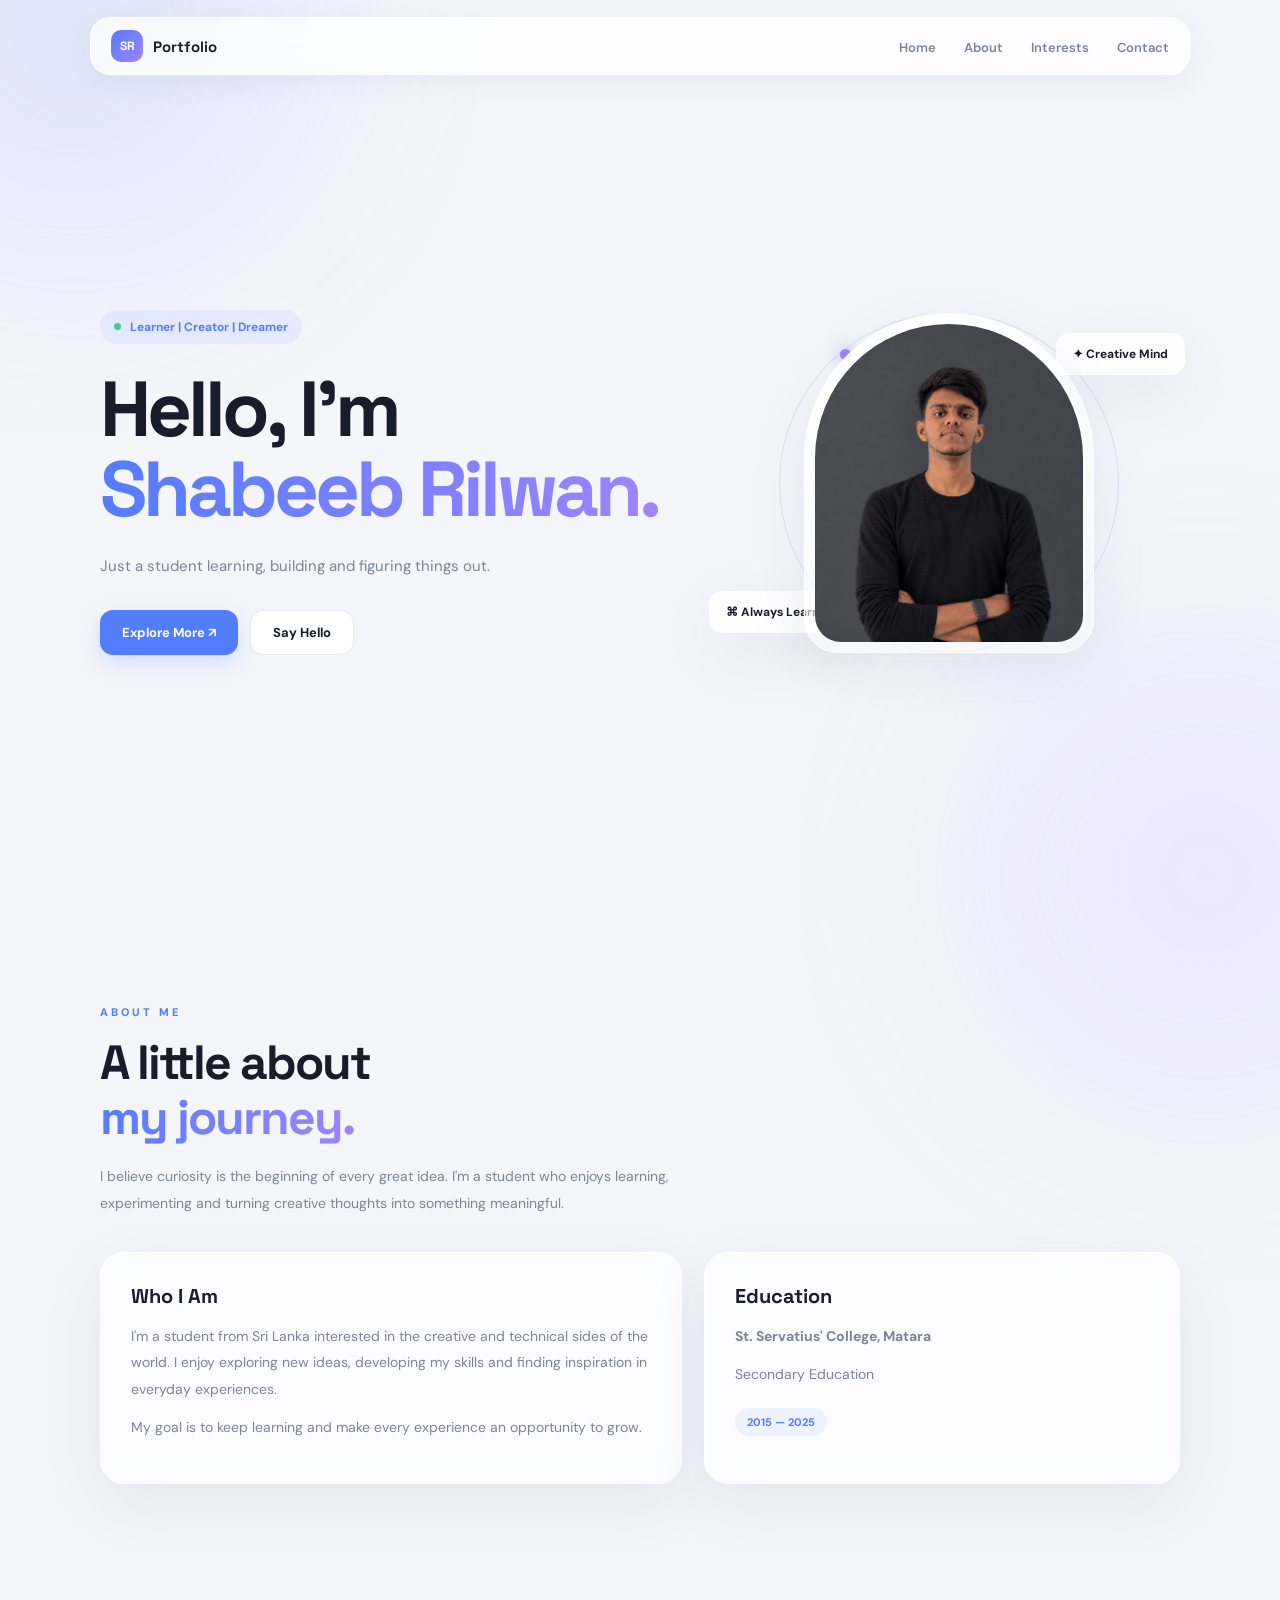
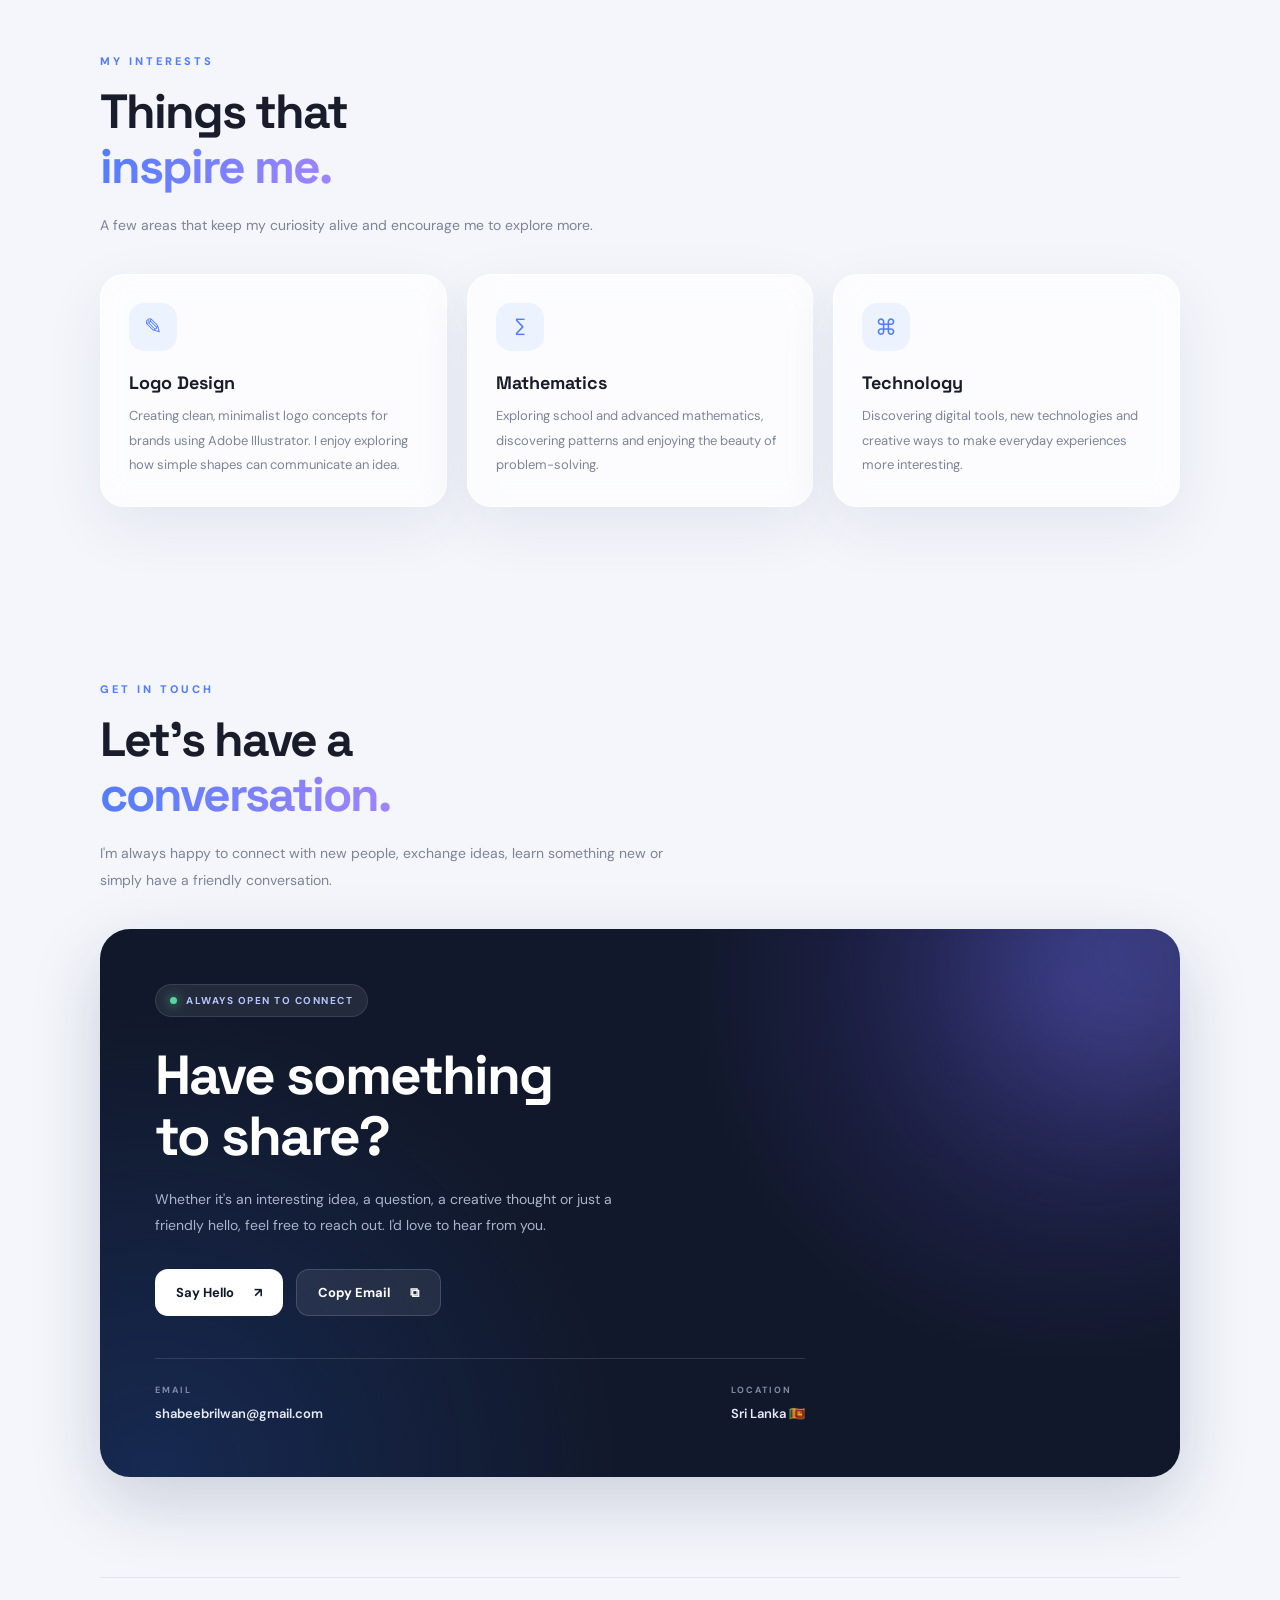
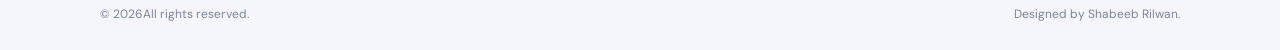
==== commit 341f7b63: "Update index.html" ====
--- a/index.html
+++ b/index.html
@@ -1 +1 @@
-<!doctype html><html lang="en" data-theme="dark"><head><meta charset="UTF-8" /><meta name="viewport" content="width=device-width, initial-scale=1" /><title>Shabeeb Rilwan</title><meta name="description" content="shabeeb Rilwan." /><meta name="author" content="shabeeb" /><meta name="robots" content="index, follow" /><link rel="canonical" href="https://your-username.github.io/portfolio/" /><link rel="preconnect" href="https://fonts.googleapis.com" /><link rel="preconnect" href="https://fonts.gstatic.com" crossorigin /><link href="https://fonts.googleapis.com/css2?family=Outfit:wght@300;400;500;600;700;800&display=swap" rel="stylesheet" /><link rel="stylesheet" href="styles.css" /></head><body><nav class="navbar" id="navbar"><div class="nav-container"><a href="index.html" class="nav-brand">SR.</a><div class="nav-links" id="nav-links"><a href="index.html" class="active">Home</a><a href="about.html">About</a><a href="projects.html">Projects</a><a href="contact.html">Contact</a></div><div class="nav-controls"><button class="theme-toggle" id="theme-toggle" aria-label="Toggle Theme"><svg id="theme-icon" xmlns="http://www.w3.org/2000/svg" viewBox="0 0 24 24"><path d="M12 2.25a.75.75 0 0 1 .75.75v2.25a.75.75 0 0 1-1.5 0V3a.75.75 0 0 1 .75-.75ZM7.5 12a4.5 4.5 0 1 1 9 0 4.5 4.5 0 0 1-9 0ZM18.894 6.166a.75.75 0 0 0-1.06-1.06l-1.591 1.59a.75.75 0 1 0 1.06 1.061l1.591-1.59ZM21.75 12a.75.75 0 0 1-.75.75h-2.25a.75.75 0 0 1 0-1.5H21a.75.75 0 0 1 .75.75ZM17.834 18.894a.75.75 0 0 0 1.06-1.06l-1.59-1.591a.75.75 0 1 0-1.061 1.06l1.59 1.591ZM12 18.75a.75.75 0 0 1 .75.75V21a.75.75 0 0 1-1.5 0v-1.5a.75.75 0 0 1 .75-.75ZM6.166 18.894a.75.75 0 0 1-1.06-1.06l1.59-1.591a.75.75 0 1 1 1.061 1.06l-1.59 1.591ZM2.25 12a.75.75 0 0 1 .75-.75H5.25a.75.75 0 0 1 0 1.5H3a.75.75 0 0 1-.75-.75ZM6.166 6.166a.75.75 0 0 1 1.06-1.06l1.59 1.591a.75.75 0 1 1-1.061 1.06l-1.59-1.591Z" /></svg></button><button class="mobile-toggle" id="mobile-toggle" aria-label="Toggle Menu"><svg xmlns="http://www.w3.org/2000/svg" width="24" height="24" fill="none" viewBox="0 0 24 24" stroke="currentColor" stroke-width="2"><path stroke-linecap="round" stroke-linejoin="round" d="M4 6h16M4 12h16m-7 6h7" /></svg></button></div></div></nav><main><section class="hero"><div class="hero-content"><span class="hero-subtitle">Learner | Creator | Dreamer</span><h1 class="hero-title">Hi, I'm Shabeeb Rilwan.</h1><p class="hero-desc">Just a student learning, building and figuring things out.</p><div class="hero-actions"><a href="about.html" class="btn-primary">About Me <svg xmlns="http://www.w3.org/2000/svg" width="20" height="20" viewBox="0 0 24 24" fill="none" stroke="currentColor" stroke-width="2" stroke-linecap="round" stroke-linejoin="round"><line x1="5" y1="12" x2="19" y2="12"></line><polyline points="12 5 19 12 12 19"></polyline></svg></a><a href="contact.html" class="btn-secondary">Let's Talk</a></div></div><div class="hero-image-wrapper"><img src="shabeeb.png" alt="shabeeb Profile" class="hero-image" /></div></section></main><footer><div class="footer-left">&copy; <span id="year">2026</span>Shabeeb Rilwan. All rights reserved.</div><div class="socials"><a href="https://github.com/your-username" target="_blank" rel="noopener noreferrer" aria-label="GitHub"><svg xmlns="http://www.w3.org/2000/svg" width="20" height="20" viewBox="0 0 24 24" fill="currentColor"><path d="M12 0c-6.626 0-12 5.373-12 12 0 5.302 3.438 9.8 8.207 11.387.599.111.793-.261.793-.577v-2.234c-3.338.726-4.033-1.416-4.033-1.416-.546-1.387-1.333-1.756-1.333-1.756-1.089-.745.083-.729.083-.729 1.205.084 1.839 1.237 1.839 1.237 1.07 1.834 2.807 1.304 3.492.997.107-.775.418-1.305.762-1.604-2.665-.305-5.467-1.334-5.467-5.931 0-1.311.469-2.381 1.236-3.221-.124-.303-.535-1.524.117-3.176 0 0 1.008-.322 3.301 1.23.957-.266 1.983-.399 3.003-.404 1.02.005 2.047.138 3.006.404 2.291-1.552 3.297-1.23 3.297-1.23.653 1.653.242 2.874.118 3.176.77.84 1.235 1.911 1.235 3.221 0 4.609-2.807 5.624-5.479 5.921.43.372.823 1.102.823 2.222v3.293c0 .319.192.694.801.576 4.765-1.589 8.199-6.086 8.199-11.386 0-6.627-5.373-12-12-12z" /></svg></a><a href="https://www.linkedin.com/in/your-username/" target="_blank" rel="noopener noreferrer" aria-label="LinkedIn"><svg xmlns="http://www.w3.org/2000/svg" width="20" height="20" viewBox="0 0 24 24" fill="currentColor"><path d="M19 0h-14c-2.761 0-5 2.239-5 5v14c0 2.761 2.239 5 5 5h14c2.762 0 5-2.239 5-5v-14c0-2.761-2.238-5-5-5zm-11 19h-3v-11h3v11zm-1.5-12.268c-.966 0-1.75-.79-1.75-1.764s.784-1.764 1.75-1.764 1.75.79 1.75 1.764-.783 1.764-1.75 1.764zm13.5 12.268h-3v-5.604c0-3.368-4-3.113-4 0v5.604h-3v-11h3v1.765c1.396-2.586 7-2.777 7 2.476v6.759z" /></svg></a><a href="https://twitter.com/your-username" target="_blank" rel="noopener noreferrer" aria-label="Twitter / X"><svg xmlns="http://www.w3.org/2000/svg" width="20" height="20" viewBox="0 0 24 24" fill="currentColor"><path d="M18.244 2.25h3.308l-7.227 8.26 8.502 11.24H16.17l-4.714-6.231-5.401 6.231H2.741l7.73-8.835L1.254 2.25H8.08l4.259 5.622 5.905-5.622Zm-1.161 17.52h1.833L7.084 4.126H5.117z" /></svg></a><a href="https://instagram.com/shabeeb_.x26" target="_blank" rel="noopener noreferrer" aria-label="Instagram"><svg xmlns="http://www.w3.org/2000/svg" width="20" height="20" viewBox="0 0 24 24" fill="currentColor"><path d="M12 2.163c3.204 0 3.584.012 4.85.07 3.252.148 4.771 1.691 4.919 4.919.058 1.265.069 1.645.069 4.849 0 3.205-.012 3.584-.069 4.849-.149 3.225-1.664 4.771-4.919 4.919-1.266.058-1.644.07-4.85.07-3.204 0-3.584-.012-4.849-.07-3.26-.149-4.771-1.699-4.919-4.92-.058-1.265-.07-1.644-.07-4.849 0-3.204.013-3.583.07-4.849.149-3.227 1.664-4.771 4.919-4.919 1.266-.057 1.645-.069 4.849-.069zM12 0C8.741 0 8.333.014 7.053.072 2.695.272.273 2.69.073 7.052.014 8.333 0 8.741 0 12c0 3.259.014 3.668.072 4.948.2 4.358 2.618 6.78 6.98 6.98C8.333 23.986 8.741 24 12 24c3.259 0 3.668-.014 4.948-.072 4.354-.2 6.782-2.618 6.979-6.98.059-1.28.073-1.689.073-4.948 0-3.259-.014-3.667-.072-4.947-.196-4.354-2.617-6.78-6.979-6.98C15.668.014 15.259 0 12 0zm0 5.838a6.162 6.162 0 1 0 0 12.324 6.162 6.162 0 0 0 0-12.324zM12 16a4 4 0 1 1 0-8 4 4 0 0 1 0 8zm6.406-11.845a1.44 1.44 0 1 0 0 2.881 1.44 1.44 0 0 0 0-2.881z" /></svg></a></div></footer><script src="scripts.js"></script></body></html>
+<!DOCTYPE html><html lang="en"><head><meta charset="UTF-8"><meta name="viewport" content="width=device-width, initial-scale=1.0"><title>Shabeeb Rilwan | Student & Creative</title><meta name="description" content="Welcome to the personal portfolio of Shabeeb Rilwan, a student from Sri Lanka interested in creativity, minimalist design, mathematics and technology."><meta name="author" content="Shabeeb Rilwan"><meta name="robots" content="index, follow"><meta name="theme-color" content="#f4f6fb"><link rel="canonical" href="https://shabeebrilwan.vercel.app/"><link rel="icon" href="sr.jpg" type="image/png"><meta name="google-site-verification" content="google-site-verification=MgusSQRK9Q0vxojeq-5dowGqGytY0SmGYLMM3UjbFto" /><meta property="og:type" content="website"><meta property="og:title" content="Shabeeb Rilwan | Student & Creative"><meta property="og:description" content="A student exploring creativity, mathematics, design and technology."><meta property="og:url" content="https://shabeebrilwan.vercel.app/"><meta property="og:image" content="https://shabeebrilwan.vercel.app/shabeeb.png"><meta name="twitter:card" content="summary_large_image"><link rel="preconnect" href="https://fonts.googleapis.com"><link rel="preconnect" href="https://fonts.gstatic.com" crossorigin><link href="https://fonts.googleapis.com/css2?family=DM+Sans:wght@400;500;600;700;800&family=Space+Grotesk:wght@400;500;600;700&display=swap" rel="stylesheet"><script type="application/ld+json">{ "@context": "https://schema.org", "@type": "Person", "name": "Shabeeb Rilwan", "url": "https://shabeebrilwan.vercel.app/", "image": "https://shabeebrilwan.vercel.app/profile.jpg", "description": "Student interested in minimalist logo design, mathematics and technology.", "jobTitle": "Student", "address":{ "@type": "PostalAddress", "addressLocality": "Weligama", "addressCountry": "LK"}, "alumniOf":{ "@type": "EducationalOrganization", "name": "St. Servatius' College, Matara"}, "knowsAbout": [ "Minimalist Logo Design", "Adobe Illustrator", "Mathematics", "Technology" ]} </script><style>:root{ --bg: #f4f6fb; --white: #ffffff; --text: #191d2b; --muted: #7c8497; --blue: #527dff; --purple: #a184ff; --glass: rgba(255,255,255,.7); --shadow: 0 20px 60px rgba(35,55,100,.08);} *{ margin: 0; padding: 0; box-sizing: border-box;} html{ scroll-behavior: smooth; scroll-padding-top: 100px;} body{ font-family: 'DM Sans', sans-serif; color: var(--text); background: var(--bg); overflow-x: hidden;} a{ color: inherit; text-decoration: none;} button{ font-family: inherit;} #preloader{ position: fixed; inset: 0; z-index: 9999; display: grid; place-items: center; background: #f4f6fb; transition: opacity .45s ease, visibility .45s ease;} #preloader.hide{ opacity: 0; visibility: hidden; pointer-events: none;} .loader-content{ width: 150px; text-align: center;} .loader-mark{ width: 48px; height: 48px; display: grid; place-items: center; margin: 0 auto 23px; border-radius: 15px; background: linear-gradient(135deg, #527dff, #a184ff); color: white; font-family: 'Space Grotesk', sans-serif; font-size: 18px; font-weight: 700; box-shadow: 0 8px 25px rgba(82,125,255,.2);} .loader-line{ height: 3px; background: #e1e7f2; border-radius: 20px; overflow: hidden;} .loader-progress{ height: 100%; width: 35%; background: linear-gradient(90deg, #527dff, #a184ff); border-radius: 20px; animation: loading 1.2s ease-in-out infinite;} @keyframes loading{ 0%{ transform: translateX(-110%);} 100%{ transform: translateX(320%);}} .glow{ position: fixed; width: 450px; height: 450px; border-radius: 50%; filter: blur(110px); opacity: .16; pointer-events: none; z-index: -1;} .glow-one{ background: #7698ff; top: -200px; left: -150px;} .glow-two{ background: #bd9cff; right: -150px; bottom: -200px;} header{ position: fixed; top: 17px; left: 50%; transform: translateX(-50%); width: min(1100px, calc(100% - 35px)); z-index: 1000;} nav{ display: flex; align-items: center; justify-content: space-between; padding: 12px 20px; border-radius: 20px; background: rgba(255,255,255,.76); border: 1px solid rgba(255,255,255,.9); backdrop-filter: blur(20px); -webkit-backdrop-filter: blur(20px); box-shadow: 0 8px 30px rgba(35,55,100,.06);} .brand{ display: flex; align-items: center; gap: 10px; font-family: 'Space Grotesk', sans-serif; font-size: 15px; font-weight: 700;} .brand-mark{ width: 32px; height: 32px; display: grid; place-items: center; color: white; background: linear-gradient(135deg, #527dff, #a184ff); border-radius: 10px; font-size: 12px;} .nav-links{ display: flex; align-items: center; gap: 28px; list-style: none;} .nav-links a{ font-size: 13px; font-weight: 600; color: var(--muted); transition: .3s;} .nav-links a:hover{ color: var(--blue);} .menu-btn{ display: none; border: none; background: none; color: var(--text); font-size: 25px; cursor: pointer;} section{ width: min(1080px, calc(100% - 40px)); margin: auto; padding: 105px 0 65px;} .eyebrow{ color: var(--blue); font-size: 11px; font-weight: 800; letter-spacing: 3px; text-transform: uppercase; margin-bottom: 16px;} .section-title{ font-family: 'Space Grotesk', sans-serif; font-size: clamp(34px, 5vw, 48px); letter-spacing: -2px; line-height: 1.15; margin-bottom: 18px;} .gradient-text{ background: linear-gradient(100deg, #527dff, #a184ff); color: transparent; background-clip: text; -webkit-background-clip: text;} .section-description{ max-width: 600px; color: var(--muted); line-height: 1.9; font-size: 14px;} .glass-card{ background: var(--glass); border: 1px solid white; border-radius: 24px; box-shadow: var(--shadow); backdrop-filter: blur(15px); -webkit-backdrop-filter: blur(15px);} #home{ min-height: 100vh; display: grid; grid-template-columns: 1.1fr .9fr; align-items: center; gap: 55px; padding-top: 130px;} .availability{ display: inline-flex; align-items: center; gap: 9px; padding: 9px 14px; border-radius: 30px; background: rgba(82,125,255,.08); color: var(--blue); font-size: 12px; font-weight: 700; margin-bottom: 25px;} .availability-dot{ width: 7px; height: 7px; border-radius: 50%; background: #4bc99b;} .hero-title{ font-family: 'Space Grotesk', sans-serif; font-size: clamp(48px, 7vw, 78px); line-height: 1.03; letter-spacing: -4px; margin-bottom: 22px;} .hero-description{ max-width: 465px; color: var(--muted); line-height: 1.9; font-size: 15px; margin-bottom: 30px;} .hero-buttons{ display: flex; flex-wrap: wrap; gap: 12px;} .btn{ display: inline-flex; justify-content: center; align-items: center; padding: 13px 22px; border-radius: 13px; font-size: 13px; font-weight: 700; transition: .3s;} .btn-primary{ color: white; background: var(--blue); box-shadow: 0 8px 22px rgba(82,125,255,.2);} .btn-primary:hover{ transform: translateY(-3px); box-shadow: 0 12px 25px rgba(82,125,255,.3);} .btn-secondary{ background: white; border: 1px solid #e6eaf2;} .btn-secondary:hover{ transform: translateY(-3px); border-color: var(--blue);} .hero-visual{ min-height: 430px; display: grid; place-items: center; position: relative;} .profile-frame{ width: 290px; height: 340px; padding: 10px; border-radius: 150px 150px 35px 35px; background: linear-gradient(145deg, white, rgba(255,255,255,.3)); border: 1px solid white; box-shadow: var(--shadow); position: relative; z-index: 2;} .profile-image{ width: 100%; height: 100%; object-fit: cover; border-radius: 145px 145px 28px 28px;} .profile-decoration{ position: absolute; width: 340px; height: 340px; border-radius: 50%; border: 1px solid rgba(82,125,255,.18); animation: rotate 25s linear infinite;} .profile-decoration::before{ content: ""; position: absolute; width: 11px; height: 11px; border-radius: 50%; background: #a184ff; top: 35px; left: 60px; box-shadow: 0 0 18px #a184ff;} @keyframes rotate{ to{ transform: rotate(360deg);}} .floating-note{ position: absolute; padding: 12px 16px; border-radius: 14px; background: rgba(255,255,255,.9); border: 1px solid white; box-shadow: var(--shadow); font-size: 12px; font-weight: 700; animation: float 4s ease-in-out infinite;} .note-one{ top: 65px; right: -5px;} .note-two{ bottom: 65px; left: -10px; animation-delay: -2s;} @keyframes float{ 50%{ transform: translateY(-9px);}} .about-grid{ display: grid; grid-template-columns: 1.1fr .9fr; gap: 22px; margin-top: 35px;} .about-card, .education-card{ padding: 30px;} .about-card h3, .education-card h3{ font-family: 'Space Grotesk', sans-serif; font-size: 20px; margin-bottom: 14px;} .about-card p, .education-card p{ color: var(--muted); font-size: 14px; line-height: 1.9; margin-bottom: 12px;} .education-date{ display: inline-block; padding: 7px 12px; border-radius: 20px; background: #edf2ff; color: var(--blue); font-size: 11px; font-weight: 700; margin: 8px 0 12px;} .interest-grid{ display: grid; grid-template-columns: repeat(3, 1fr); gap: 20px; margin-top: 35px;} .interest-card{ padding: 28px; transition: .35s;} .interest-card:hover{ transform: translateY(-7px); box-shadow: 0 25px 55px rgba(35,55,100,.12);} .interest-icon{ width: 48px; height: 48px; display: grid; place-items: center; border-radius: 15px; background: #edf2ff; color: var(--blue); font-size: 22px; margin-bottom: 20px;} .interest-card h3{ font-family: 'Space Grotesk', sans-serif; font-size: 18px; margin-bottom: 10px;} .interest-card p{ color: var(--muted); font-size: 13px; line-height: 1.9;} .contact-section{ padding-top: 110px; padding-bottom: 100px;} .contact-heading{ margin-bottom: 35px;} .contact-panel{ position: relative; overflow: hidden; padding: 55px; border-radius: 30px; background: radial-gradient(circle at 90% 10%, rgba(115,91,255,.25), transparent 35%), radial-gradient(circle at 5% 100%, rgba(49,120,255,.18), transparent 40%), #11182b; color: white; box-shadow: 0 25px 70px rgba(22,35,75,.18);} .contact-orb{ position: absolute; width: 250px; height: 250px; right: -80px; top: -100px; border-radius: 50%; background: linear-gradient(135deg, #527dff, #a184ff); filter: blur(100px); opacity: .45; animation: contactGlow 5s ease-in-out infinite alternate; pointer-events: none;} @keyframes contactGlow{ from{ transform: scale(.8); opacity: .25;} to{ transform: scale(1.2); opacity: .55;}} .contact-panel-content{ position: relative; z-index: 1; max-width: 650px;} .contact-status{ display: inline-flex; align-items: center; gap: 9px; padding: 9px 14px; border-radius: 30px; background: rgba(255,255,255,.08); border: 1px solid rgba(255,255,255,.1); color: #b7c5ff; font-size: 10px; font-weight: 700; letter-spacing: 1.5px;} .status-dot{ width: 7px; height: 7px; border-radius: 50%; background: #54d6a1; box-shadow: 0 0 12px #54d6a1;} .contact-panel h3{ margin-top: 28px; font-family: 'Space Grotesk', sans-serif; font-size: clamp(34px, 5vw, 55px); line-height: 1.12; letter-spacing: -2px;} .contact-panel-content >p{ max-width: 500px; color: #aab4cb; font-size: 14px; line-height: 1.9; margin-top: 18px;} .contact-actions{ display: flex; flex-wrap: wrap; gap: 13px; margin-top: 30px;} .contact-main-btn, .copy-email-btn{ display: inline-flex; align-items: center; justify-content: center; gap: 20px; padding: 14px 21px; border-radius: 13px; font-size: 13px; font-weight: 700; cursor: pointer; transition: .3s;} .contact-main-btn{ color: #11182b; background: white;} .contact-main-btn:hover{ transform: translateY(-4px); background: #e9edff;} .copy-email-btn{ color: white; background: rgba(255,255,255,.08); border: 1px solid rgba(255,255,255,.15);} .copy-email-btn:hover{ background: rgba(255,255,255,.15); transform: translateY(-4px);} .contact-divider{ height: 1px; background: rgba(255,255,255,.13); margin: 42px 0 25px;} .contact-bottom{ display: flex; justify-content: space-between; flex-wrap: wrap; gap: 25px;} .contact-bottom >div{ display: flex; flex-direction: column; gap: 9px;} .contact-small-label{ font-size: 9px; letter-spacing: 2px; color: #7f8ba8; font-weight: 700;} .contact-bottom a, .contact-location >span:last-child{ font-size: 13px; color: #e7ebf7; font-weight: 600; overflow-wrap: anywhere;} .contact-bottom a:hover{ color: #9eafff;} footer{ width: min(1080px, calc(100% - 40px)); margin: auto; padding: 28px 0; border-top: 1px solid rgba(100,120,160,.13); display: flex; justify-content: space-between; gap: 15px; color: var(--muted); font-size: 12px;} .reveal{ opacity: 0; transform: translateY(22px); transition: opacity .8s ease, transform .8s ease;} .reveal.visible{ opacity: 1; transform: translateY(0);} @media(max-width: 800px){ #home{ grid-template-columns: 1fr; text-align: center; gap: 15px; padding-top: 145px;} .hero-description{ margin-left: auto; margin-right: auto;} .hero-buttons{ justify-content: center;} .hero-visual{ min-height: 390px;} .about-grid{ grid-template-columns: 1fr;} .interest-grid{ grid-template-columns: repeat(2, 1fr);}} @media(max-width: 600px){ header{ top: 10px; width: calc(100% - 20px);} nav{ padding: 10px 14px;} .menu-btn{ display: block;} .nav-links{ display: none; position: absolute; top: 60px; left: 0; right: 0; padding: 10px; flex-direction: column; gap: 0; background: rgba(255,255,255,.96); border: 1px solid white; border-radius: 18px; backdrop-filter: blur(20px); box-shadow: var(--shadow);} .nav-links.active{ display: flex;} .nav-links li{ width: 100%;} .nav-links a{ display: block; padding: 13px; text-align: center;} section{ width: calc(100% - 30px); padding: 85px 0 45px;} .hero-title{ font-size: 49px; letter-spacing: -2.5px;} .hero-visual{ min-height: 350px;} .profile-frame{ width: 245px; height: 290px;} .profile-decoration{ width: 285px; height: 285px;} .note-one{ right: -5px; top: 35px;} .note-two{ left: -5px; bottom: 35px;} .interest-grid{ grid-template-columns: 1fr;} .about-card, .education-card{ padding: 24px;} .contact-panel{ padding: 30px 22px; border-radius: 23px;} .contact-panel h3{ font-size: 37px;} .contact-actions{ flex-direction: column;} .contact-main-btn, .copy-email-btn{ width: 100%;} .contact-bottom{ flex-direction: column;} footer{ flex-direction: column; text-align: center;}} @media(prefers-reduced-motion: reduce){ *, *::before, *::after{ animation-duration: .01ms !important; animation-iteration-count: 1 !important; scroll-behavior: auto !important; transition-duration: .01ms !important;} .reveal{ opacity: 1; transform: none;}} </style></head><body><div id="preloader" aria-label="Loading website"><div class="loader-content"><div class="loader-mark">SR</div><div class="loader-line"><div class="loader-progress"></div></div></div></div><div class="glow glow-one"></div><div class="glow glow-two"></div><header><nav><a href="#home" class="brand" aria-label="Home"><span class="brand-mark">SR</span><span>Portfolio</span></a><button class="menu-btn" id="menuBtn" aria-label="Open menu" aria-expanded="false">☰</button><ul class="nav-links" id="navLinks"><li><a href="#home">Home</a></li><li><a href="#about">About</a></li><li><a href="#interests">Interests</a></li><li><a href="#contact">Contact</a></li></ul></nav></header><main><section id="home"><div class="hero-content reveal"><div class="availability"><span class="availability-dot"></span>Learner | Creator | Dreamer </div><h1 class="hero-title">Hello, I'm<br><span class="gradient-text">Shabeeb Rilwan.</span></h1><p class="hero-description">Just a student learning, building and figuring things out. </p><div class="hero-buttons"><a href="#about" class="btn btn-primary">Explore More ↗</a><a href="#contact" class="btn btn-secondary">Say Hello</a></div></div><div class="hero-visual reveal"><div class="profile-decoration"></div><div class="profile-frame"><img src="shabeeb.png" alt="Portrait of Shabeeb Rilwan" class="profile-image"></div><div class="floating-note note-one">✦ Creative Mind</div><div class="floating-note note-two">⌘ Always Learning</div></div></section><section id="about"><div class="reveal"><div class="eyebrow">About Me</div><h2 class="section-title">A little about<br><span class="gradient-text">my journey.</span></h2><p class="section-description">I believe curiosity is the beginning of every great idea. I'm a student who enjoys learning, experimenting and turning creative thoughts into something meaningful. </p></div><div class="about-grid"><div class="glass-card about-card reveal"><h3>Who I Am</h3><p>I'm a student from Sri Lanka interested in the creative and technical sides of the world. I enjoy exploring new ideas, developing my skills and finding inspiration in everyday experiences. </p><p>My goal is to keep learning and make every experience an opportunity to grow. </p></div><div class="glass-card education-card reveal"><h3>Education</h3><p><strong>St. Servatius' College, Matara</strong></p><p>Secondary Education</p><span class="education-date">2015 — 2025</span></div></div></section><section id="interests"><div class="reveal"><div class="eyebrow">My Interests</div><h2 class="section-title">Things that<br><span class="gradient-text">inspire me.</span></h2><p class="section-description">A few areas that keep my curiosity alive and encourage me to explore more. </p></div><div class="interest-grid"><div class="glass-card interest-card reveal"><div class="interest-icon">✎</div><h3>Logo Design</h3><p>Creating clean, minimalist logo concepts for brands using Adobe Illustrator. I enjoy exploring how simple shapes can communicate an idea. </p></div><div class="glass-card interest-card reveal"><div class="interest-icon">∑</div><h3>Mathematics</h3><p>Exploring school and advanced mathematics, discovering patterns and enjoying the beauty of problem-solving. </p></div><div class="glass-card interest-card reveal"><div class="interest-icon">⌘</div><h3>Technology</h3><p>Discovering digital tools, new technologies and creative ways to make everyday experiences more interesting. </p></div></div></section><section id="contact" class="contact-section"><div class="contact-heading reveal"><div class="eyebrow">Get in Touch</div><h2 class="section-title">Let's have a<br><span class="gradient-text">conversation.</span></h2><p class="section-description">I'm always happy to connect with new people, exchange ideas, learn something new or simply have a friendly conversation. </p></div><div class="contact-panel reveal"><div class="contact-orb"></div><div class="contact-panel-content"><div class="contact-status"><span class="status-dot"></span>ALWAYS OPEN TO CONNECT </div><h3>Have something<br>to share?</h3><p>Whether it's an interesting idea, a question, a creative thought or just a friendly hello, feel free to reach out. I'd love to hear from you. </p><div class="contact-actions"><a href="mailto:shabeebrilwan@gmail.com" class="contact-main-btn">Say Hello <span>↗</span></a><button class="copy-email-btn" id="copyEmail">Copy Email <span>⧉</span></button></div><div class="contact-divider"></div><div class="contact-bottom"><div><span class="contact-small-label">EMAIL</span><a href="mailto:shabeebrilwan@gmail.com">shabeebrilwan@gmail.com </a></div><div class="contact-location"><span class="contact-small-label">LOCATION</span><span>Sri Lanka 🇱🇰</span></div></div></div></div></section></main><footer><p>© <span id="year"></span>All rights reserved.</p><p>Designed by Shabeeb Rilwan.</p></footer><script>const preloader=document.getElementById("preloader"); function hidePreloader(){ if (!preloader || preloader.classList.contains("hide")) return; preloader.classList.add("hide"); setTimeout(()=>{ preloader.remove();}, 500);} window.addEventListener("load", hidePreloader,{ once: true}); setTimeout(hidePreloader, 2500); const menuBtn=document.getElementById("menuBtn"); const navLinks=document.getElementById("navLinks"); menuBtn.addEventListener("click", ()=>{ const isOpen=navLinks.classList.toggle("active"); menuBtn.setAttribute("aria-expanded", String(isOpen)); menuBtn.textContent=isOpen ? "×" : "☰";}); document.querySelectorAll(".nav-links a").forEach(link=>{ link.addEventListener("click", ()=>{ navLinks.classList.remove("active"); menuBtn.setAttribute("aria-expanded", "false"); menuBtn.textContent="☰";});}); const revealItems=document.querySelectorAll(".reveal"); if ("IntersectionObserver" in window){ const observer=new IntersectionObserver((entries, obs)=>{ entries.forEach(entry=>{ if (entry.isIntersecting){ entry.target.classList.add("visible"); obs.unobserve(entry.target);}});},{ threshold: 0.12}); revealItems.forEach(item=>observer.observe(item));} else{ revealItems.forEach(item=>item.classList.add("visible"));} const copyEmailButton=document.getElementById("copyEmail"); copyEmailButton.addEventListener("click", async ()=>{ const email="shabeebrilwan@gmail.com"; try{ await navigator.clipboard.writeText(email); copyEmailButton.innerHTML="Copied! <span>✓</span>"; setTimeout(()=>{ copyEmailButton.innerHTML="Copy Email <span>⧉</span>";}, 2000);} catch (error){ window.location.href="mailto:" + email;}}); document.getElementById("year").textContent=new Date().getFullYear(); </script></body></html>
